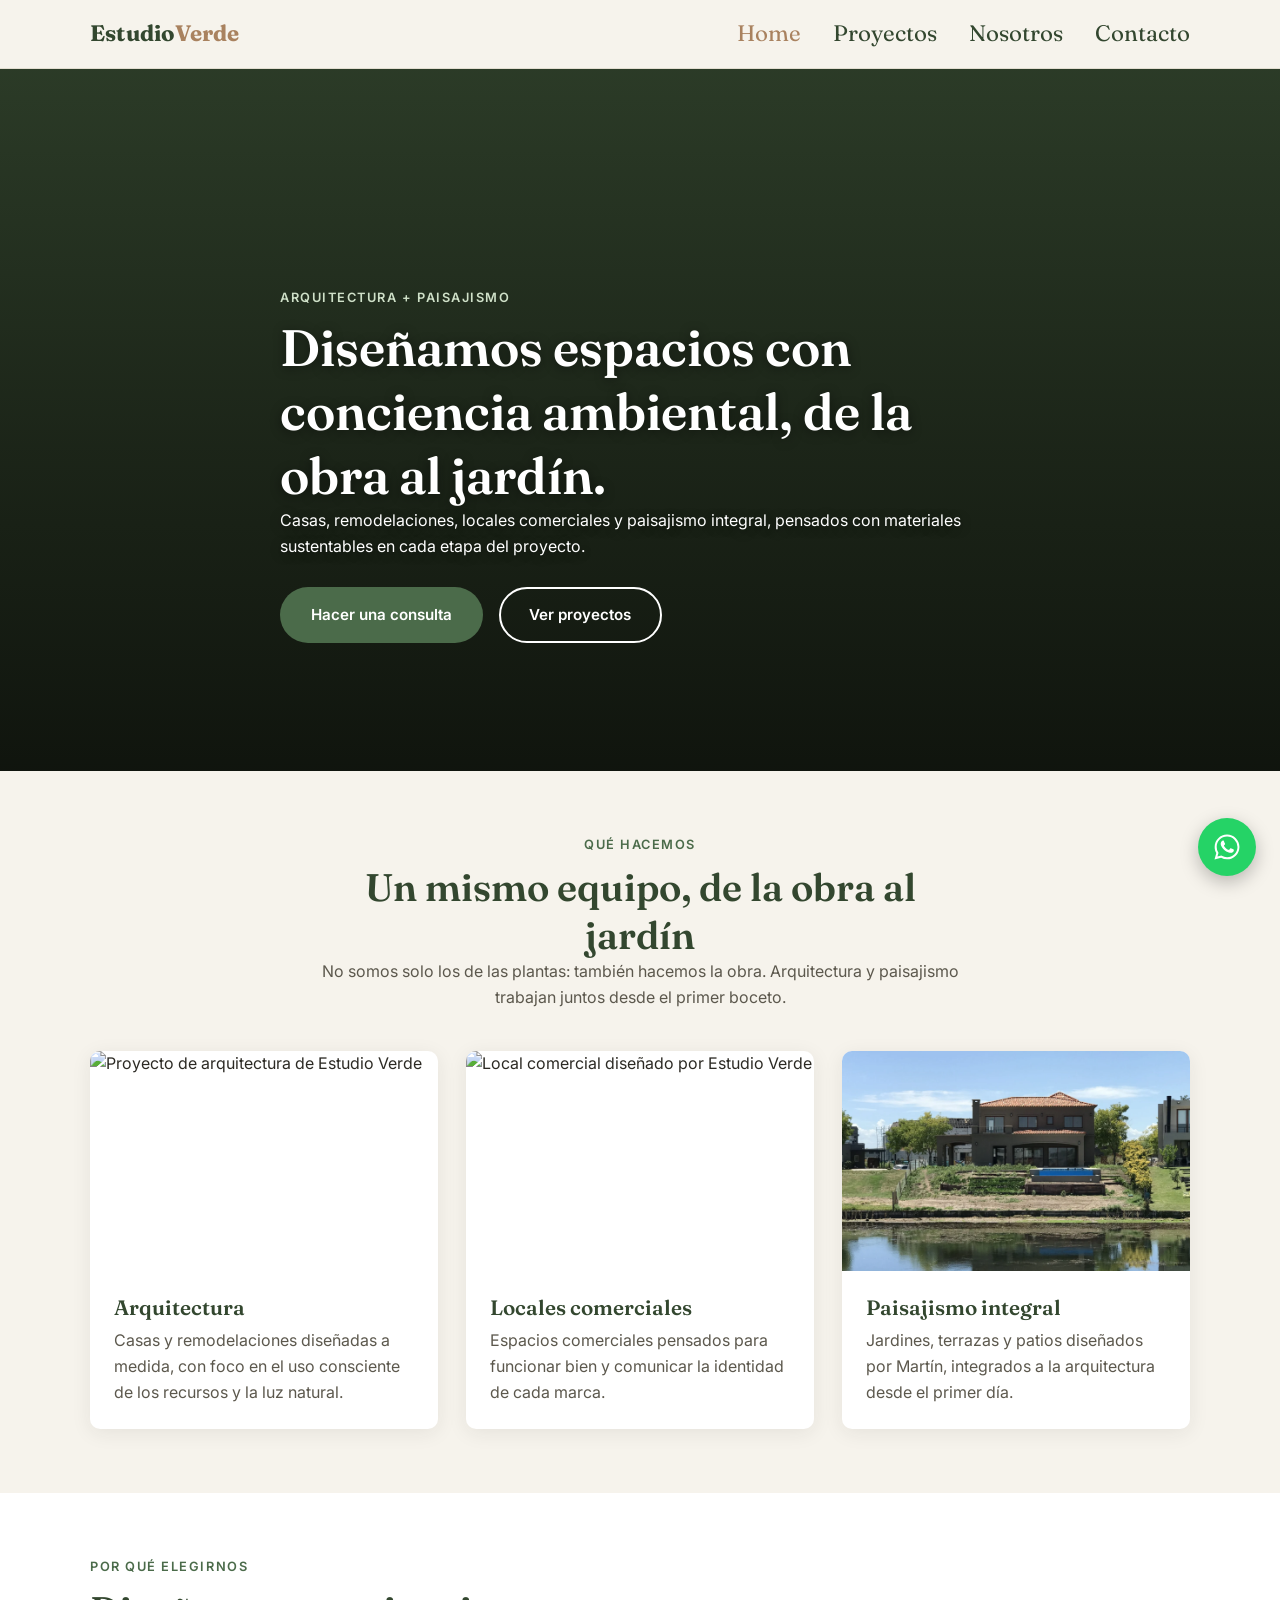
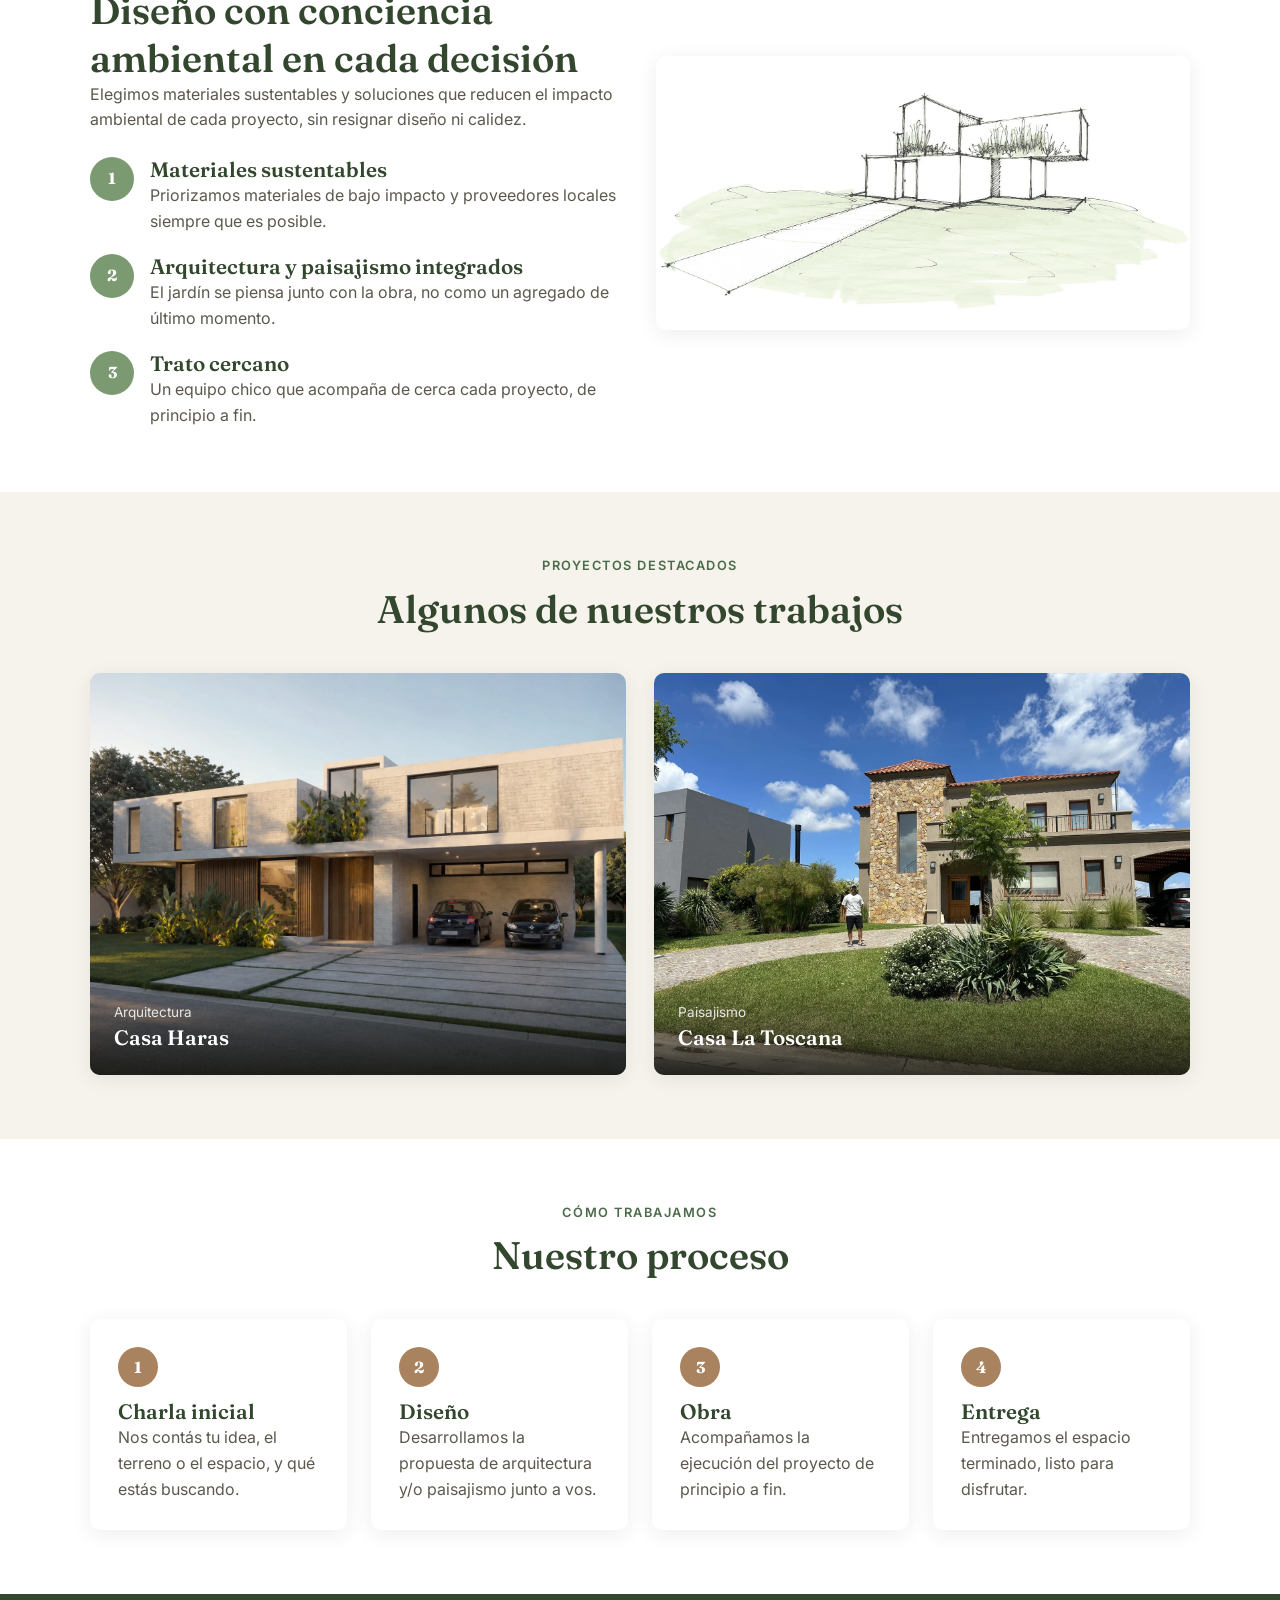
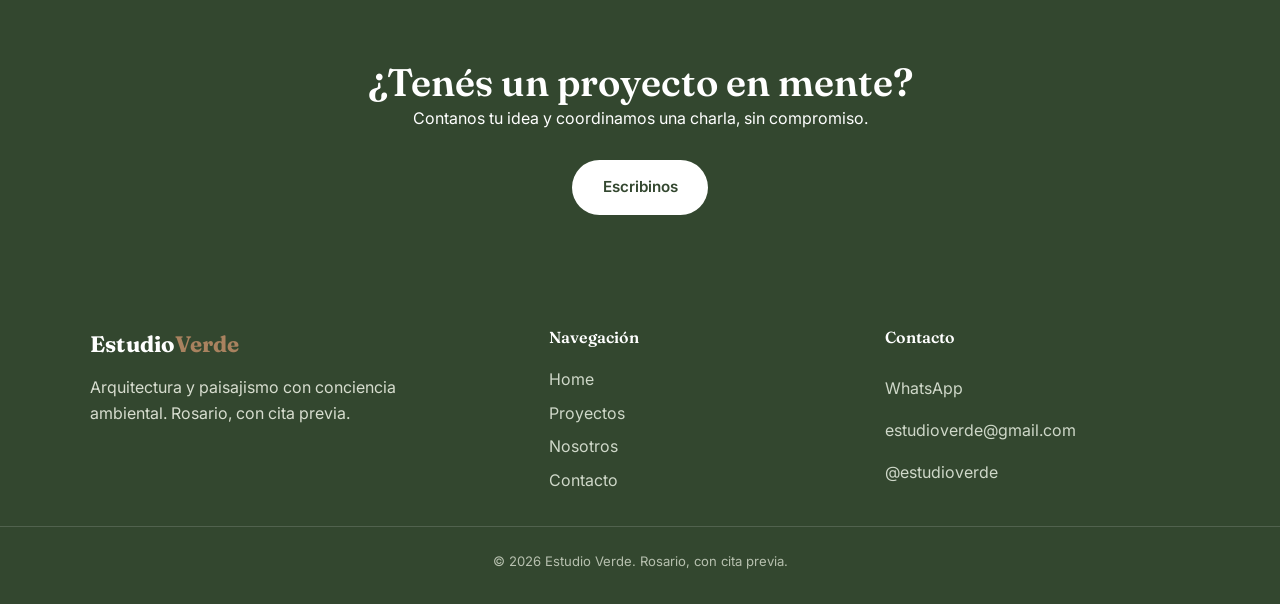
==== index.html @ 6f8d034b "Sitio institucional de Estudio Verde Arquitectura y paisajismo con conciencia ambiental. HTML/CSS/JS" ====
<!DOCTYPE html>
<html lang="es">
<head>
<meta charset="UTF-8">
<meta name="viewport" content="width=device-width, initial-scale=1.0">
<title>Estudio Verde — Arquitectura y paisajismo con conciencia ambiental</title>
<meta name="description" content="Estudio Verde: arquitectura, locales comerciales y paisajismo integral en Rosario, con diseño y materiales sustentables.">
<link rel="preconnect" href="https://fonts.googleapis.com">
<link rel="preconnect" href="https://fonts.gstatic.com" crossorigin>
<link href="https://fonts.googleapis.com/css2?family=Fraunces:wght@500;600;700&family=Inter:wght@400;500;600&display=swap" rel="stylesheet">
<link rel="stylesheet" href="css/styles.css">
</head>
<body>

<header class="header">
  <div class="contenedor">
    <a href="index.html" class="wordmark">Estudio<span>Verde</span></a>
    <button class="nav-toggle" aria-label="Abrir menú" aria-expanded="false">
      <span></span><span></span><span></span>
    </button>
    <nav class="nav-menu">
      <a href="index.html" class="activo">Home</a>
      <a href="proyectos/index.html">Proyectos</a>
      <a href="nosotros.html">Nosotros</a>
      <a href="contacto.html">Contacto</a>
    </nav>
  </div>
</header>

<!-- TODO: reemplazar por foto real de un proyecto (arquitectura + paisajismo) desde la carpeta del cliente -->
<section class="hero" style="background-image: linear-gradient(180deg, rgba(20,22,15,0.25) 0%, rgba(15,18,12,0.65) 55%, rgba(12,15,10,0.9) 100%), url('https://picsum.photos/seed/estudioverde-hero/1600/1000');">
  <div class="contenedor hero-contenido">
    <span class="eyebrow" style="color:#cfe0c8;">Arquitectura + Paisajismo</span>
    <h1>Diseñamos espacios con conciencia ambiental, de la obra al jardín.</h1>
    <p>Casas, remodelaciones, locales comerciales y paisajismo integral, pensados con materiales sustentables en cada etapa del proyecto.</p>
    <div class="hero-acciones">
      <a href="contacto.html" class="boton boton-primario">Hacer una consulta</a>
      <a href="proyectos/index.html" class="boton boton-secundario" style="border-color:#fff; color:#fff;">Ver proyectos</a>
    </div>
  </div>
</section>

<section>
  <div class="contenedor">
    <div class="intro-seccion">
      <span class="eyebrow">Qué hacemos</span>
      <h2>Un mismo equipo, de la obra al jardín</h2>
      <p>No somos solo los de las plantas: también hacemos la obra. Arquitectura y paisajismo trabajan juntos desde el primer boceto.</p>
    </div>
    <div class="grilla-tres">
      <article class="tarjeta-servicio">
        <!-- TODO: foto real de un proyecto de arquitectura -->
        <img src="https://picsum.photos/seed/estudioverde-arq/500/400" alt="Proyecto de arquitectura de Estudio Verde">
        <div class="texto">
          <h3>Arquitectura</h3>
          <p>Casas y remodelaciones diseñadas a medida, con foco en el uso consciente de los recursos y la luz natural.</p>
        </div>
      </article>
      <article class="tarjeta-servicio">
        <!-- TODO: foto real de un local comercial -->
        <img src="https://picsum.photos/seed/estudioverde-local/500/400" alt="Local comercial diseñado por Estudio Verde">
        <div class="texto">
          <h3>Locales comerciales</h3>
          <p>Espacios comerciales pensados para funcionar bien y comunicar la identidad de cada marca.</p>
        </div>
      </article>
      <article class="tarjeta-servicio">
        <!-- TODO: foto real de un proyecto de paisajismo -->
        <img src="img/proyectos/toscana-01.webp" alt="Paisajismo integral de Estudio Verde">
        <div class="texto">
          <h3>Paisajismo integral</h3>
          <p>Jardines, terrazas y patios diseñados por Martín, integrados a la arquitectura desde el primer día.</p>
        </div>
      </article>
    </div>
  </div>
</section>

<section class="seccion-alt">
  <div class="contenedor por-que">
    <div>
      <span class="eyebrow">Por qué elegirnos</span>
      <h2>Diseño con conciencia ambiental en cada decisión</h2>
      <p>Elegimos materiales sustentables y soluciones que reducen el impacto ambiental de cada proyecto, sin resignar diseño ni calidez.</p>
      <div class="por-que-lista">
        <div class="por-que-item">
          <span class="por-que-icono">1</span>
          <div>
            <h3>Materiales sustentables</h3>
            <p>Priorizamos materiales de bajo impacto y proveedores locales siempre que es posible.</p>
          </div>
        </div>
        <div class="por-que-item">
          <span class="por-que-icono">2</span>
          <div>
            <h3>Arquitectura y paisajismo integrados</h3>
            <p>El jardín se piensa junto con la obra, no como un agregado de último momento.</p>
          </div>
        </div>
        <div class="por-que-item">
          <span class="por-que-icono">3</span>
          <div>
            <h3>Trato cercano</h3>
            <p>Un equipo chico que acompaña de cerca cada proyecto, de principio a fin.</p>
          </div>
        </div>
      </div>
    </div>
    <!-- TODO: foto real que muestre materiales/detalle sustentable de un proyecto -->
    <img src="img/proyectos/casa-haras-croquis.webp" alt="Croquis conceptual de un proyecto de Estudio Verde" style="border-radius:10px; box-shadow: var(--sombra);">
  </div>
</section>

<section>
  <div class="contenedor">
    <div class="intro-seccion">
      <span class="eyebrow">Proyectos destacados</span>
      <h2>Algunos de nuestros trabajos</h2>
    </div>
    <div class="grilla-proyectos">
      <a class="tarjeta-proyecto" href="proyectos/casa-haras.html">
        <img src="img/proyectos/casa-haras-fachada.webp" alt="Casa Haras — fachada">
        <div class="tarjeta-proyecto-info">
          <span>Arquitectura</span>
          <h3>Casa Haras</h3>
        </div>
      </a>
      <a class="tarjeta-proyecto" href="proyectos/casa-la-toscana.html">
        <img src="img/proyectos/toscana-02.webp" alt="Casa La Toscana — paisajismo">
        <div class="tarjeta-proyecto-info">
          <span>Paisajismo</span>
          <h3>Casa La Toscana</h3>
        </div>
      </a>
    </div>
  </div>
</section>

<!-- TODO: confirmar con la clienta si quiere incluir esta sección y con qué pasos exactos -->
<section class="seccion-alt">
  <div class="contenedor">
    <div class="intro-seccion">
      <span class="eyebrow">Cómo trabajamos</span>
      <h2>Nuestro proceso</h2>
    </div>
    <div class="pasos-proceso">
      <div class="paso">
        <h3>Charla inicial</h3>
        <p>Nos contás tu idea, el terreno o el espacio, y qué estás buscando.</p>
      </div>
      <div class="paso">
        <h3>Diseño</h3>
        <p>Desarrollamos la propuesta de arquitectura y/o paisajismo junto a vos.</p>
      </div>
      <div class="paso">
        <h3>Obra</h3>
        <p>Acompañamos la ejecución del proyecto de principio a fin.</p>
      </div>
      <div class="paso">
        <h3>Entrega</h3>
        <p>Entregamos el espacio terminado, listo para disfrutar.</p>
      </div>
    </div>
  </div>
</section>

<section class="cta-final">
  <div class="contenedor centrado">
    <h2>¿Tenés un proyecto en mente?</h2>
    <p>Contanos tu idea y coordinamos una charla, sin compromiso.</p>
    <div class="hero-acciones" style="justify-content:center;">
      <a href="contacto.html" class="boton boton-primario" style="background:#fff; color:var(--verde-oscuro);">Escribinos</a>
    </div>
  </div>
</section>

<footer class="footer">
  <div class="contenedor">
    <div>
      <a href="index.html" class="wordmark" style="color:#fff;">Estudio<span style="color:var(--tierra);">Verde</span></a>
      <p style="margin-top:0.75rem; max-width:340px;">Arquitectura y paisajismo con conciencia ambiental. Rosario, con cita previa.</p>
    </div>
    <div class="footer-links">
      <h4>Navegación</h4>
      <a href="index.html">Home</a>
      <a href="proyectos/index.html">Proyectos</a>
      <a href="nosotros.html">Nosotros</a>
      <a href="contacto.html">Contacto</a>
    </div>
    <div class="footer-links">
      <h4>Contacto</h4>
      <a href="https://wa.me/5491164099986?text=Hola!%20Vi%20la%20web%20de%20Estudio%20Verde%20y%20me%20gustar%C3%ADa%20hacer%20una%20consulta." target="_blank" rel="noopener">WhatsApp</a>
      <a href="mailto:estudioverde@gmail.com">estudioverde@gmail.com</a>
      <a href="https://instagram.com/estudioverde" target="_blank" rel="noopener">@estudioverde</a>
    </div>
  </div>
  <div class="footer-bottom">© 2026 Estudio Verde. Rosario, con cita previa.</div>
</footer>

<a class="whatsapp-flotante" href="https://wa.me/5491164099986?text=Hola!%20Vi%20la%20web%20de%20Estudio%20Verde%20y%20me%20gustar%C3%ADa%20hacer%20una%20consulta." target="_blank" rel="noopener" aria-label="Escribinos por WhatsApp">
  <svg viewBox="0 0 24 24"><path d="M12.04 2C6.58 2 2.13 6.45 2.13 11.91c0 1.75.46 3.45 1.32 4.95L2 22l5.28-1.38a9.9 9.9 0 0 0 4.76 1.21h.01c5.46 0 9.9-4.45 9.9-9.92 0-2.65-1.03-5.14-2.9-7.01A9.86 9.86 0 0 0 12.04 2m0 1.67c2.24 0 4.35.87 5.93 2.45a8.23 8.23 0 0 1 2.42 5.8c0 4.55-3.71 8.25-8.36 8.25a8.3 8.3 0 0 1-4.22-1.15l-.3-.18-3.13.82.84-3.04-.2-.31a8.18 8.18 0 0 1-1.27-4.39c0-4.55 3.71-8.25 8.29-8.25M8.53 7.02c-.17 0-.45.06-.68.32-.23.25-.9.87-.9 2.13 0 1.25.92 2.46 1.05 2.63.13.17 1.79 2.87 4.43 3.9 2.19.86 2.63.69 3.11.65.48-.04 1.55-.63 1.77-1.24.22-.6.22-1.12.15-1.23-.06-.11-.24-.17-.5-.3-.26-.13-1.55-.77-1.79-.86-.24-.09-.42-.13-.59.13-.17.26-.68.86-.83 1.03-.15.17-.31.19-.57.06-.26-.13-1.1-.4-2.09-1.28-.77-.68-1.29-1.53-1.44-1.79-.15-.26-.02-.4.11-.53.12-.12.26-.31.39-.47.13-.15.17-.26.26-.43.09-.17.04-.32-.02-.45-.06-.13-.59-1.44-.82-1.97-.21-.51-.43-.44-.59-.45-.15-.01-.32-.01-.5-.01"/></svg>
</a>

<script src="js/main.js"></script>
</body>
</html>
---- css/styles.css ----
/* ===========================================================
   Estudio Verde — hoja de estilos compartida
   Mobile-first. Paleta: verdes (no flúor), tonos tierra y madera.
   =========================================================== */

:root {
  /* Paleta — editar acá para ajustar todo el sitio */
  --verde-principal: #4b6b4a;
  --verde-oscuro: #33472f;
  --verde-claro: #7c9a72;
  --tierra: #a9825f;
  --madera: #8a6446;
  --crema-fondo: #f6f3ec;
  --crema-card: #ffffff;
  --texto-principal: #2c2a24;
  --texto-suave: #5c584d;
  --borde: #e2ddd0;

  --fuente-titulos: 'Fraunces', Georgia, serif;
  --fuente-cuerpo: 'Inter', -apple-system, BlinkMacSystemFont, sans-serif;

  --radio: 10px;
  --sombra: 0 4px 20px rgba(44, 42, 36, 0.08);
  --contenido-max: 1140px;
}

* {
  box-sizing: border-box;
  margin: 0;
  padding: 0;
}

html {
  scroll-behavior: smooth;
}

body {
  font-family: var(--fuente-cuerpo);
  color: var(--texto-principal);
  background: var(--crema-fondo);
  line-height: 1.6;
  overflow-x: hidden;
}

img {
  max-width: 100%;
  display: block;
}

a {
  color: inherit;
  text-decoration: none;
}

ul {
  list-style: none;
}

h1, h2, h3, h4 {
  font-family: var(--fuente-titulos);
  color: var(--verde-oscuro);
  line-height: 1.25;
  font-weight: 600;
}

h1 { font-size: clamp(2rem, 5vw, 3.2rem); }
h2 { font-size: clamp(1.6rem, 4vw, 2.4rem); }
h3 { font-size: 1.3rem; }

p { color: var(--texto-suave); }

.contenedor {
  max-width: var(--contenido-max);
  margin: 0 auto;
  padding: 0 1.25rem;
}

section {
  padding: 4rem 0;
}

.seccion-alt {
  background: var(--crema-card);
}

.centrado { text-align: center; }

.eyebrow {
  text-transform: uppercase;
  letter-spacing: 0.12em;
  font-size: 0.8rem;
  font-weight: 600;
  color: var(--verde-principal);
  margin-bottom: 0.5rem;
  display: block;
}

.intro-seccion {
  max-width: 640px;
  margin: 0 auto 2.5rem;
  text-align: center;
}

/* ---------- Botones ---------- */
.boton {
  display: inline-block;
  padding: 0.85rem 1.8rem;
  border-radius: 999px;
  font-weight: 600;
  font-size: 0.95rem;
  border: 2px solid transparent;
  cursor: pointer;
  transition: transform 0.15s ease, box-shadow 0.15s ease, background 0.15s ease;
}

.boton:hover {
  transform: translateY(-2px);
}

.boton-primario {
  background: var(--verde-principal);
  color: #fff;
}

.boton-primario:hover {
  background: var(--verde-oscuro);
}

.boton-secundario {
  background: transparent;
  border-color: var(--verde-principal);
  color: var(--verde-principal);
}

.boton-secundario:hover {
  background: var(--verde-principal);
  color: #fff;
}

/* ---------- Header / nav ---------- */
.header {
  position: sticky;
  top: 0;
  z-index: 100;
  background: rgba(246, 243, 236, 0.95);
  backdrop-filter: blur(6px);
  border-bottom: 1px solid var(--borde);
}

.header .contenedor {
  display: flex;
  align-items: center;
  justify-content: space-between;
  padding-top: 1rem;
  padding-bottom: 1rem;
}

.wordmark {
  font-family: var(--fuente-titulos);
  font-size: 1.4rem;
  font-weight: 700;
  color: var(--verde-oscuro);
  letter-spacing: 0.01em;
}

.wordmark span {
  color: var(--tierra);
}

.nav-toggle {
  display: block;
  background: none;
  border: none;
  cursor: pointer;
  padding: 0.4rem;
  z-index: 110;
}

.nav-toggle span {
  display: block;
  width: 26px;
  height: 2px;
  background: var(--verde-oscuro);
  margin: 5px 0;
  transition: transform 0.2s ease, opacity 0.2s ease;
}

.nav-toggle[aria-expanded="true"] span:nth-child(1) {
  transform: translateY(7px) rotate(45deg);
}
.nav-toggle[aria-expanded="true"] span:nth-child(2) {
  opacity: 0;
}
.nav-toggle[aria-expanded="true"] span:nth-child(3) {
  transform: translateY(-7px) rotate(-45deg);
}

.nav-menu {
  position: fixed;
  inset: 0 0 0 30%;
  background: var(--crema-fondo);
  display: flex;
  flex-direction: column;
  justify-content: center;
  gap: 1.5rem;
  padding: 2rem;
  transform: translateX(100%);
  transition: transform 0.25s ease;
  border-left: 1px solid var(--borde);
}

.nav-menu.abierto {
  transform: translateX(0);
}

.nav-menu a {
  font-family: var(--fuente-titulos);
  font-size: 1.4rem;
  color: var(--verde-oscuro);
}

.nav-menu a.activo {
  color: var(--tierra);
}

/* ---------- Hero ---------- */
.hero {
  position: relative;
  min-height: 78vh;
  display: flex;
  align-items: flex-end;
  color: #fff;
  background-color: var(--verde-oscuro);
  background-size: cover;
  background-position: center;
}

.hero-contenido h1,
.hero-contenido p {
  text-shadow: 0 2px 12px rgba(0,0,0,0.45);
}

.hero-contenido {
  padding: 3rem 0 4rem;
  max-width: 720px;
}

.hero-contenido h1,
.hero-contenido p {
  color: #fff;
}

.hero-acciones {
  margin-top: 1.75rem;
  display: flex;
  flex-wrap: wrap;
  gap: 1rem;
}

.hero-mini {
  min-height: 46vh;
  align-items: center;
}

.hero-mini .hero-contenido {
  padding: 3rem 0;
}

/* ---------- Grillas "qué hacen" ---------- */
.grilla-tres {
  display: grid;
  grid-template-columns: 1fr;
  gap: 1.75rem;
  margin-top: 2rem;
}

.tarjeta-servicio {
  background: var(--crema-card);
  border-radius: var(--radio);
  overflow: hidden;
  box-shadow: var(--sombra);
  display: flex;
  flex-direction: column;
}

.tarjeta-servicio img {
  height: 220px;
  width: 100%;
  object-fit: cover;
}

.tarjeta-servicio .texto {
  padding: 1.5rem;
}

.tarjeta-servicio p {
  margin-top: 0.5rem;
}

/* ---------- Por qué elegirlos ---------- */
.por-que {
  display: grid;
  grid-template-columns: 1fr;
  gap: 2rem;
  align-items: center;
}

.por-que-lista {
  display: grid;
  gap: 1.25rem;
  margin-top: 1.5rem;
}

.por-que-item {
  display: flex;
  gap: 1rem;
  align-items: flex-start;
}

.por-que-icono {
  flex-shrink: 0;
  width: 44px;
  height: 44px;
  border-radius: 50%;
  background: var(--verde-claro);
  color: #fff;
  display: flex;
  align-items: center;
  justify-content: center;
  font-weight: 700;
  font-family: var(--fuente-titulos);
}

/* ---------- Proyectos destacados / grilla ---------- */
.grilla-proyectos {
  display: grid;
  grid-template-columns: 1fr;
  gap: 1.75rem;
  margin-top: 2rem;
}

.tarjeta-proyecto {
  position: relative;
  border-radius: var(--radio);
  overflow: hidden;
  box-shadow: var(--sombra);
  aspect-ratio: 4/3;
  color: #fff;
}

.tarjeta-proyecto img {
  width: 100%;
  height: 100%;
  object-fit: cover;
  transition: transform 0.35s ease;
}

.tarjeta-proyecto:hover img {
  transform: scale(1.05);
}

.tarjeta-proyecto-info {
  position: absolute;
  inset: auto 0 0 0;
  padding: 1.5rem;
  background: linear-gradient(180deg, transparent, rgba(20,20,15,0.85));
}

.tarjeta-proyecto-info h3,
.tarjeta-proyecto-info span {
  color: #fff;
}

.tarjeta-proyecto-info span {
  font-size: 0.85rem;
  opacity: 0.85;
}

/* ---------- Proceso de trabajo ---------- */
.pasos-proceso {
  display: grid;
  grid-template-columns: 1fr;
  gap: 1.5rem;
  margin-top: 2rem;
  counter-reset: paso;
}

.paso {
  background: var(--crema-card);
  border-radius: var(--radio);
  padding: 1.75rem;
  box-shadow: var(--sombra);
}

.paso::before {
  counter-increment: paso;
  content: counter(paso);
  display: inline-flex;
  align-items: center;
  justify-content: center;
  width: 40px;
  height: 40px;
  border-radius: 50%;
  background: var(--tierra);
  color: #fff;
  font-family: var(--fuente-titulos);
  font-weight: 700;
  margin-bottom: 0.75rem;
}

/* ---------- Ubicación / Vení a visitarnos ---------- */
.seccion-ubicacion {
  background: var(--verde-oscuro);
  color: #fff;
  text-align: center;
}

.seccion-ubicacion .eyebrow {
  color: #cfe0c8;
}

.seccion-ubicacion h2 {
  color: #fff;
}

.seccion-ubicacion .intro-seccion p {
  color: #dfe6da;
}

.mapa-embed {
  position: relative;
  width: 100%;
  max-width: 900px;
  margin: 2rem auto 0;
  padding-bottom: 52%;
  border-radius: var(--radio);
  overflow: hidden;
  box-shadow: 0 10px 30px rgba(0,0,0,0.35);
}

.mapa-embed iframe {
  position: absolute;
  inset: 0;
  width: 100%;
  height: 100%;
  border: 0;
}

/* ---------- Preguntas frecuentes ---------- */
.faq-lista {
  display: grid;
  gap: 1rem;
  margin-top: 2rem;
  max-width: 800px;
  margin-left: auto;
  margin-right: auto;
}

.faq-item {
  background: var(--crema-card);
  border-radius: var(--radio);
  box-shadow: var(--sombra);
  overflow: hidden;
}

.faq-item summary {
  list-style: none;
  cursor: pointer;
  padding: 1.25rem 1.5rem;
  display: flex;
  justify-content: space-between;
  align-items: center;
  gap: 1rem;
  font-family: var(--fuente-titulos);
  font-weight: 600;
  color: var(--verde-oscuro);
}

.faq-item summary::-webkit-details-marker {
  display: none;
}

.faq-item summary::after {
  content: '+';
  font-size: 1.5rem;
  line-height: 1;
  color: var(--tierra);
  transition: transform 0.2s ease;
  flex-shrink: 0;
}

.faq-item[open] summary::after {
  transform: rotate(45deg);
}

.faq-item .faq-respuesta {
  padding: 0 1.5rem 1.25rem;
}

.faq-item .faq-respuesta p {
  color: var(--texto-suave);
}

/* ---------- CTA ---------- */
.cta-final {
  background: var(--verde-oscuro);
  color: #fff;
  text-align: center;
}

.cta-final h2,
.cta-final p {
  color: #fff;
}

.cta-final .contenedor {
  max-width: 640px;
}

.cta-final .boton-secundario {
  border-color: #fff;
  color: #fff;
}

.cta-final .boton-secundario:hover {
  background: #fff;
  color: var(--verde-oscuro);
}

/* ---------- Ficha técnica / página de proyecto ---------- */
.proyecto-intro {
  max-width: 720px;
}

.galeria {
  display: grid;
  grid-template-columns: 1fr;
  gap: 1rem;
  margin-top: 2rem;
}

.galeria img {
  border-radius: var(--radio);
  width: 100%;
  object-fit: cover;
  box-shadow: var(--sombra);
}

.ficha-tecnica {
  background: var(--crema-card);
  border-radius: var(--radio);
  box-shadow: var(--sombra);
  padding: 2rem;
  display: grid;
  gap: 1.25rem;
  grid-template-columns: 1fr;
}

.ficha-tecnica dt {
  font-weight: 600;
  color: var(--verde-principal);
  font-size: 0.85rem;
  text-transform: uppercase;
  letter-spacing: 0.06em;
}

.ficha-tecnica dd {
  color: var(--texto-principal);
  margin-top: 0.2rem;
}

/* ---------- Nosotros ---------- */
.perfiles {
  display: grid;
  grid-template-columns: 1fr;
  gap: 2rem;
  margin-top: 2rem;
}

.perfil {
  background: var(--crema-card);
  border-radius: var(--radio);
  box-shadow: var(--sombra);
  overflow: hidden;
}

.perfil img {
  width: 100%;
  height: 260px;
  object-fit: cover;
}

.perfil .texto {
  padding: 1.5rem;
}

/* ---------- Contacto ---------- */
.grilla-contacto {
  display: grid;
  grid-template-columns: 1fr;
  gap: 2.5rem;
  margin-top: 2rem;
}

.form-contacto {
  display: grid;
  gap: 1.1rem;
}

.campo {
  display: grid;
  gap: 0.4rem;
}

.campo label {
  font-weight: 600;
  font-size: 0.9rem;
  color: var(--verde-oscuro);
}

.campo input,
.campo textarea {
  font-family: var(--fuente-cuerpo);
  padding: 0.8rem 1rem;
  border: 1px solid var(--borde);
  border-radius: 8px;
  background: var(--crema-card);
  font-size: 1rem;
  color: var(--texto-principal);
}

.campo input:focus,
.campo textarea:focus {
  outline: 2px solid var(--verde-claro);
  outline-offset: 1px;
}

.campo textarea {
  resize: vertical;
  min-height: 130px;
}

.campo-error {
  color: #a33d3d;
  font-size: 0.82rem;
  min-height: 1em;
}

.form-mensaje-estado {
  padding: 0.9rem 1rem;
  border-radius: 8px;
  font-size: 0.9rem;
  display: none;
}

.form-mensaje-estado.visible {
  display: block;
}

.form-mensaje-estado.exito {
  background: #e4efe0;
  color: var(--verde-oscuro);
}

.form-mensaje-estado.error {
  background: #f7e6e6;
  color: #a33d3d;
}

/* honeypot anti-spam, oculto para usuarios reales */
.campo-oculto {
  position: absolute;
  left: -9999px;
  opacity: 0;
  pointer-events: none;
}

.info-contacto {
  display: grid;
  gap: 1.5rem;
  align-content: start;
}

.info-item {
  background: var(--crema-card);
  border-radius: var(--radio);
  box-shadow: var(--sombra);
  padding: 1.5rem;
}

.info-item h3 {
  margin-bottom: 0.4rem;
}

.info-item a.destacado {
  color: var(--verde-principal);
  font-weight: 600;
}

.boton-whatsapp-inline {
  background: #4caf50;
  color: #fff;
  padding: 0.75rem 1.4rem;
  border-radius: 999px;
  display: inline-flex;
  align-items: center;
  gap: 0.5rem;
  font-weight: 600;
  margin-top: 0.75rem;
}

/* ---------- Botón flotante WhatsApp ---------- */
.whatsapp-flotante {
  position: fixed;
  bottom: 1.5rem;
  right: 1.5rem;
  width: 58px;
  height: 58px;
  border-radius: 50%;
  background: #25D366;
  display: flex;
  align-items: center;
  justify-content: center;
  box-shadow: 0 6px 18px rgba(0,0,0,0.25);
  z-index: 200;
  transition: transform 0.15s ease;
}

.whatsapp-flotante:hover {
  transform: scale(1.08);
}

.whatsapp-flotante svg {
  width: 30px;
  height: 30px;
  fill: #fff;
}

/* ---------- Footer ---------- */
.footer {
  background: var(--verde-oscuro);
  color: #e9e6dd;
  padding: 3rem 0 2rem;
}

.footer .contenedor {
  display: grid;
  gap: 2rem;
  grid-template-columns: 1fr;
}

.footer h4 {
  color: #fff;
  margin-bottom: 0.75rem;
  font-size: 1rem;
}

.footer p {
  color: #d7ddcf;
}

.footer a {
  color: #cfd8c9;
}

.footer a:hover {
  color: #fff;
}

.footer-links {
  display: grid;
  gap: 0.5rem;
}

.footer-bottom {
  margin-top: 2rem;
  padding-top: 1.5rem;
  border-top: 1px solid rgba(255,255,255,0.15);
  font-size: 0.82rem;
  color: #b7c0af;
  text-align: center;
}

/* ---------- Breakpoints ---------- */
@media (min-width: 640px) {
  .grilla-proyectos {
    grid-template-columns: 1fr 1fr;
  }
  .perfiles {
    grid-template-columns: 1fr 1fr;
  }
  .galeria {
    grid-template-columns: 1fr 1fr;
  }
  .ficha-tecnica {
    grid-template-columns: 1fr 1fr;
  }
}

@media (min-width: 860px) {
  .nav-toggle {
    display: none;
  }
  .nav-menu {
    position: static;
    flex-direction: row;
    background: none;
    border: none;
    padding: 0;
    transform: none;
    gap: 2rem;
  }
  .grilla-tres {
    grid-template-columns: 1fr 1fr 1fr;
  }
  .por-que {
    grid-template-columns: 1fr 1fr;
  }
  .pasos-proceso {
    grid-template-columns: repeat(4, 1fr);
  }
  .grilla-contacto {
    grid-template-columns: 1.3fr 1fr;
  }
  .footer .contenedor {
    grid-template-columns: 1.4fr 1fr 1fr;
  }
}
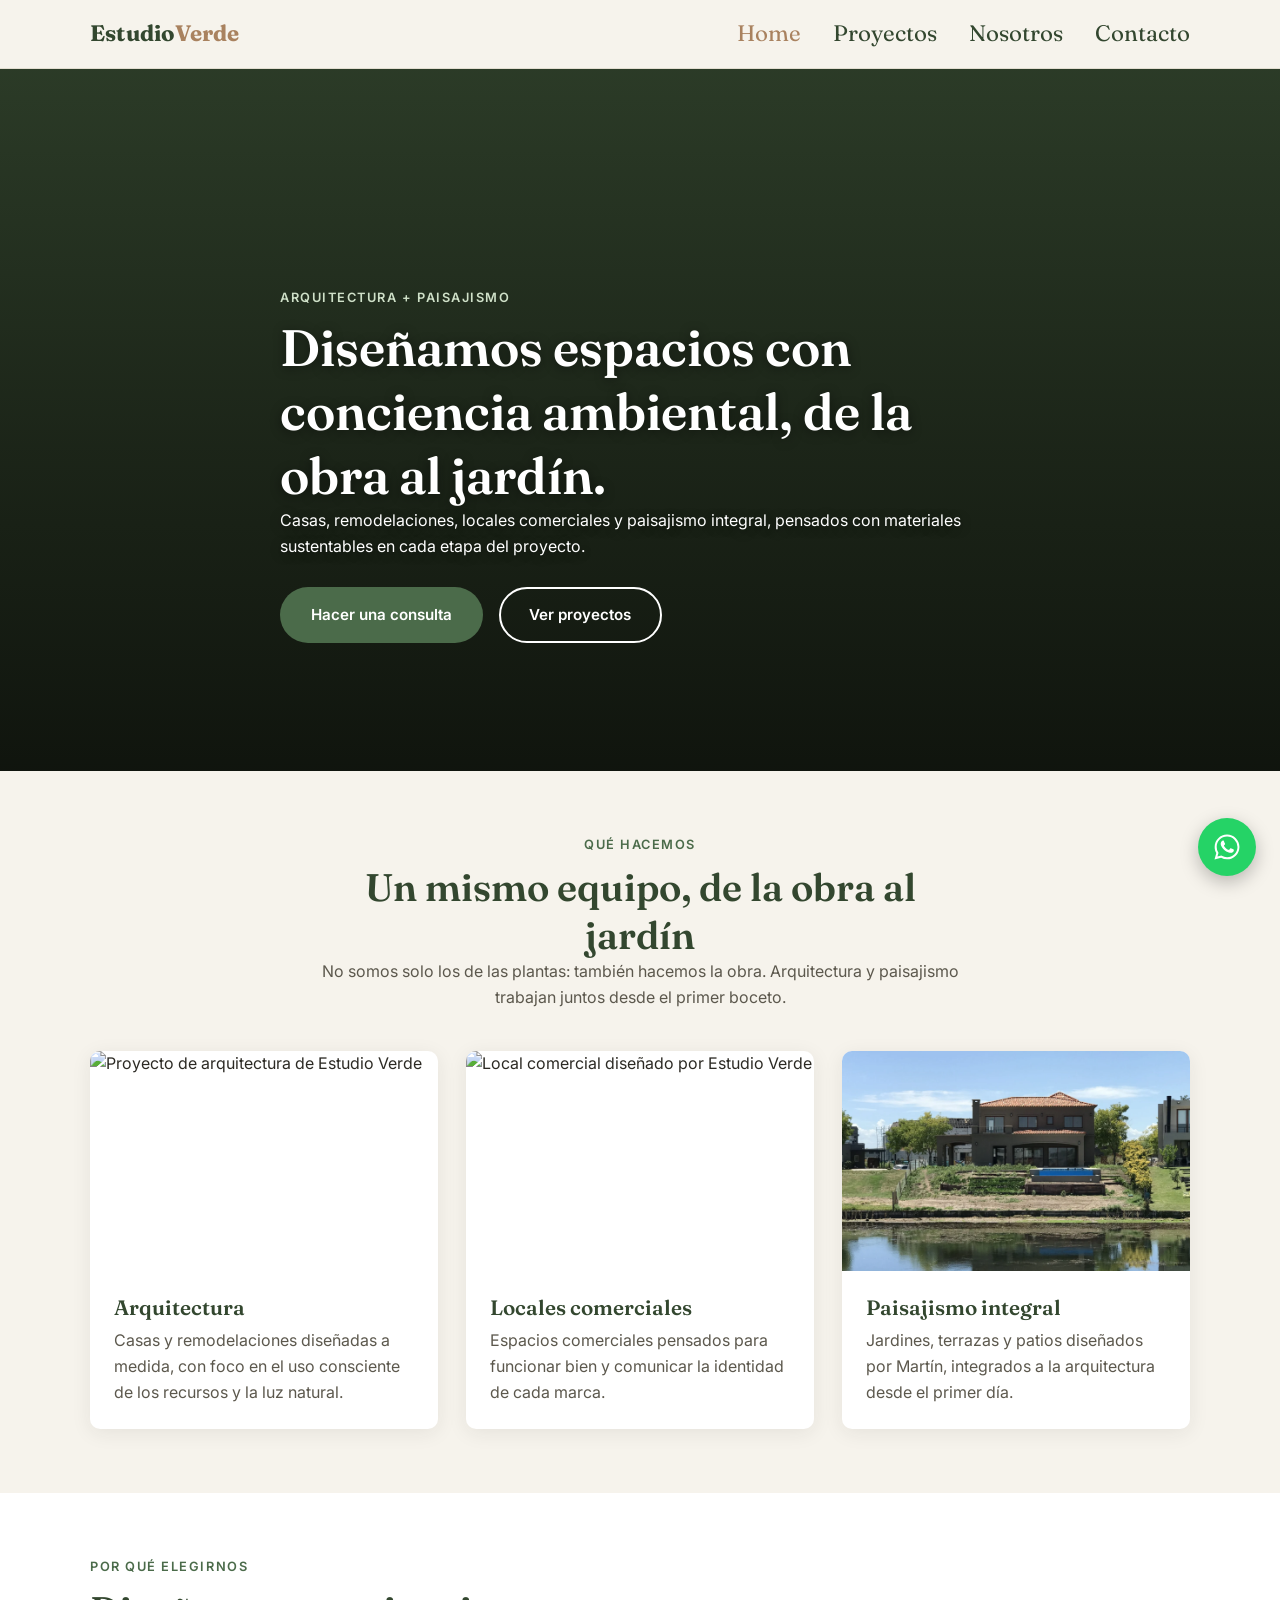
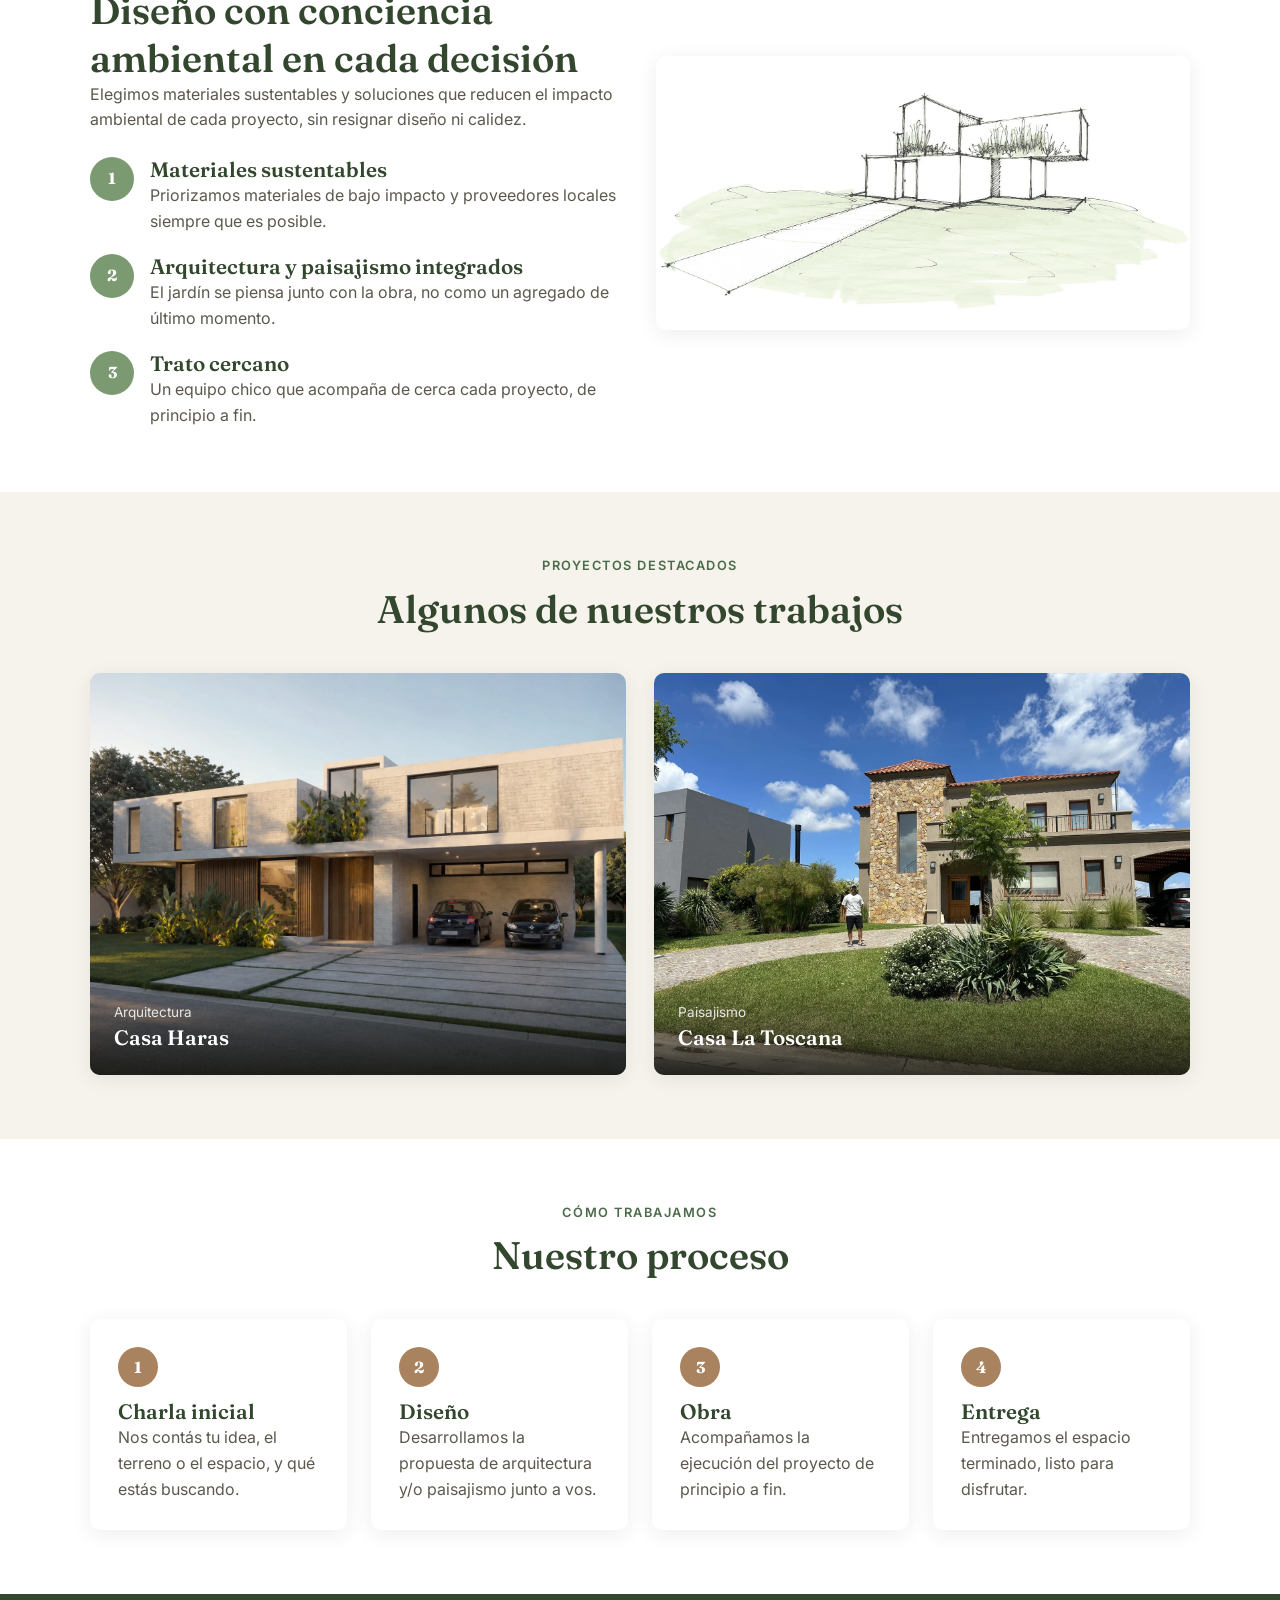
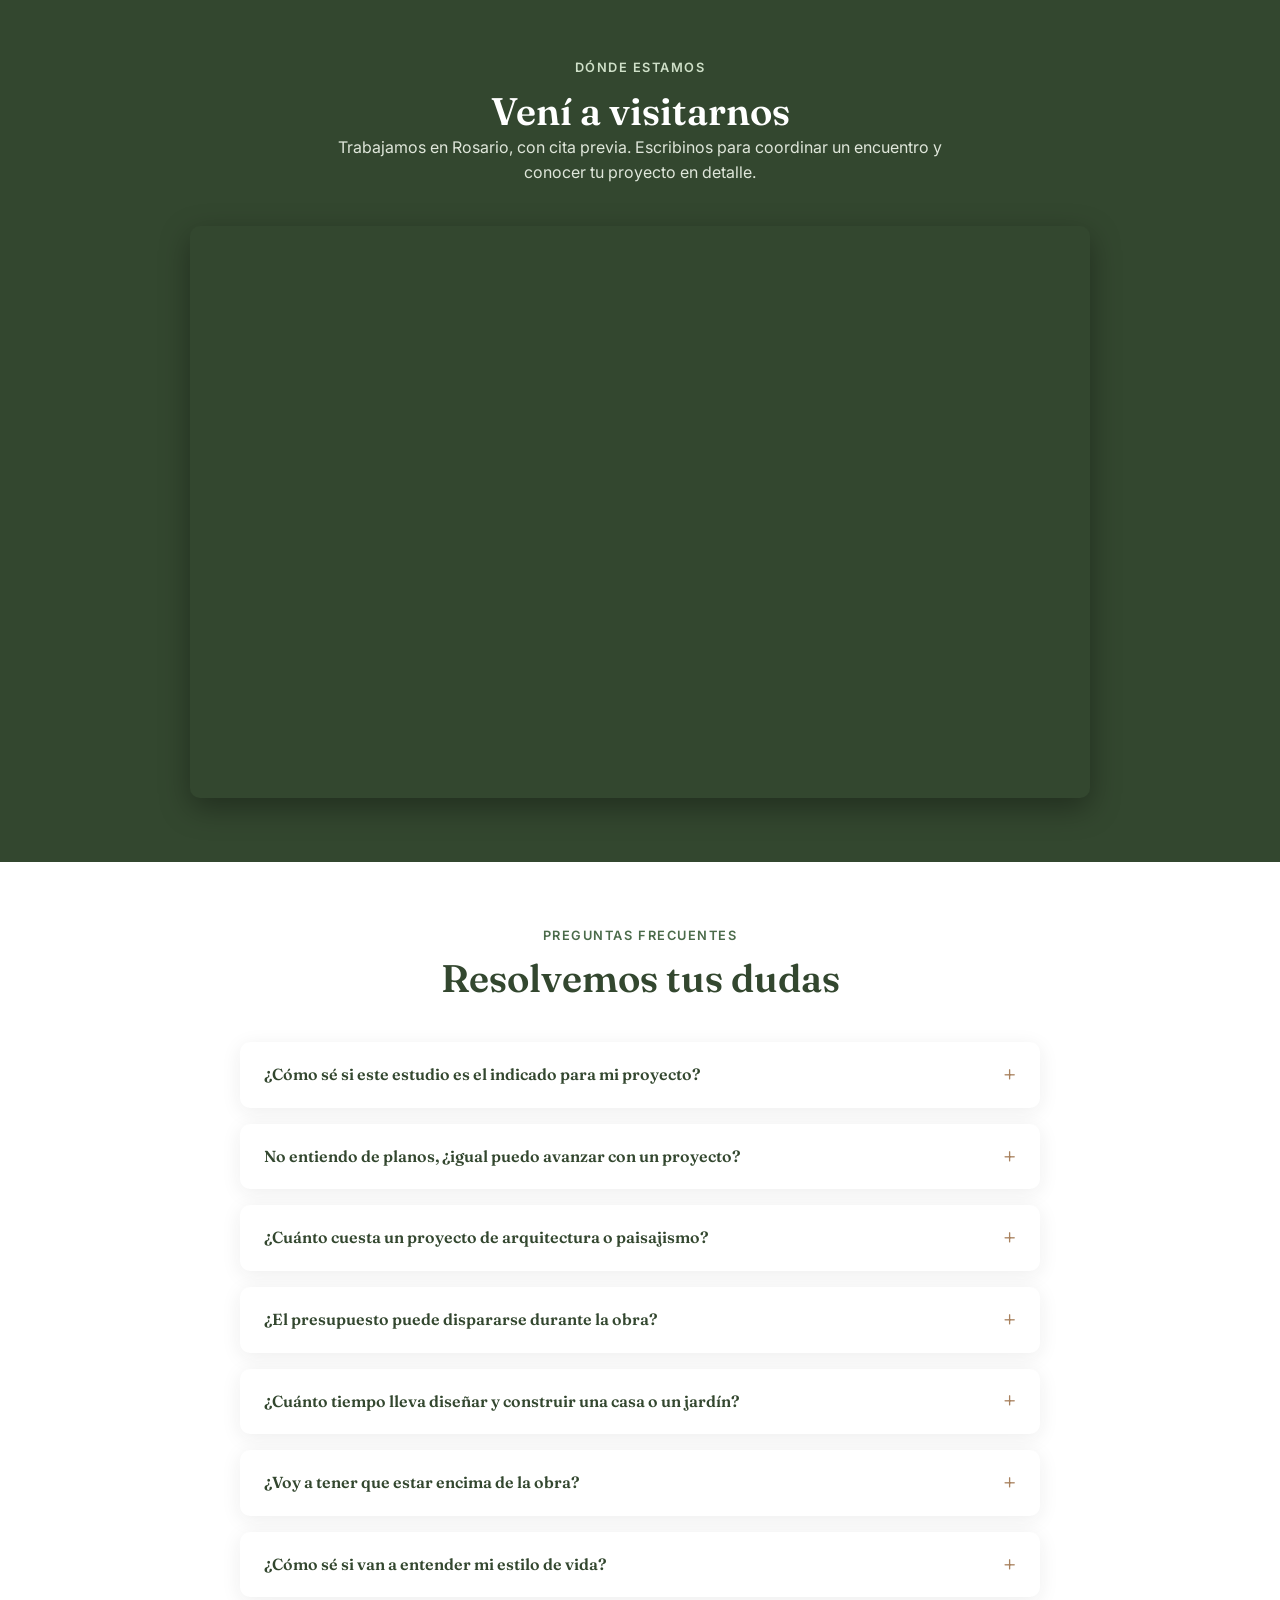
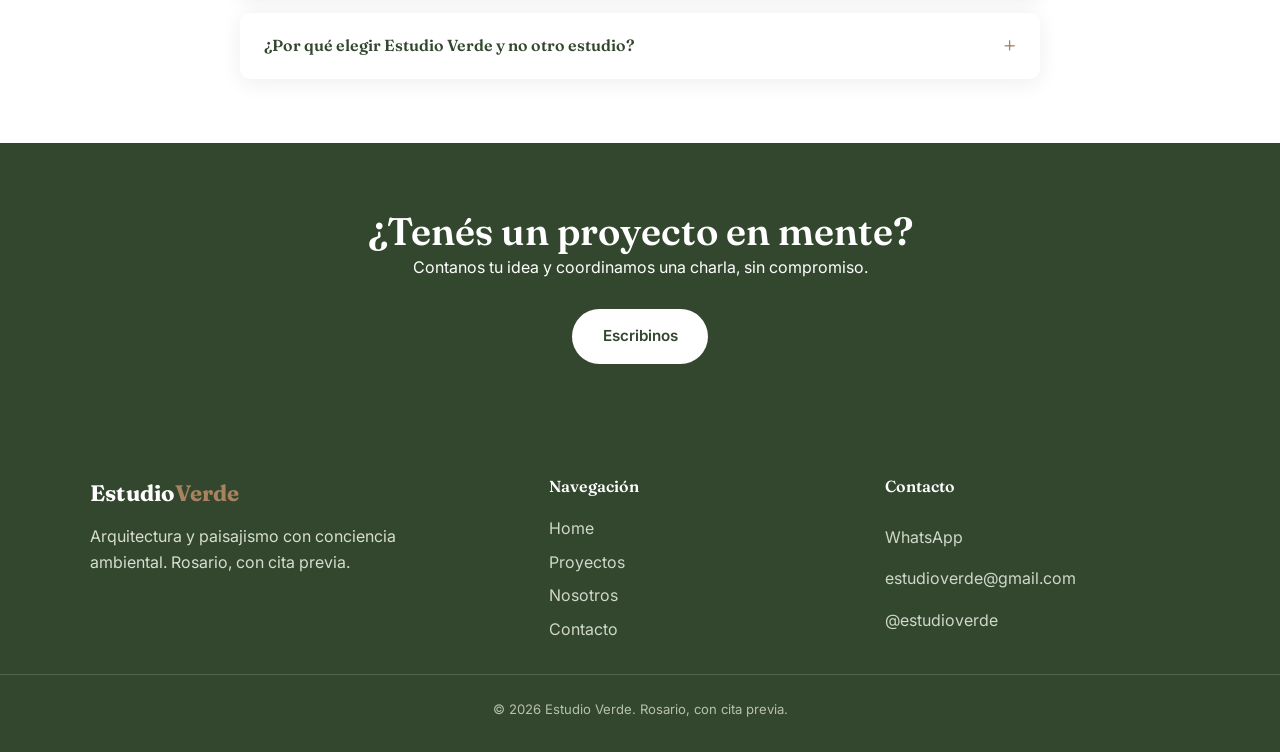
==== commit b7cf3bbe: "Agrega apellido de Martín y recupera sección de ubicación/FAQ en Home Co-Authored-By: Claude Sonnet " ====
--- a/index.html
+++ b/index.html
@@ -164,6 +164,84 @@
   </div>
 </section>
 
+<section class="seccion-ubicacion">
+  <div class="contenedor">
+    <div class="intro-seccion">
+      <span class="eyebrow">Dónde estamos</span>
+      <h2>Vení a visitarnos</h2>
+      <p>Trabajamos en Rosario, con cita previa. Escribinos para coordinar un encuentro y conocer tu proyecto en detalle.</p>
+    </div>
+    <!-- Mapa general de Rosario, sin dirección exacta (a coordinar por WhatsApp o mail) -->
+    <div class="mapa-embed">
+      <iframe
+        src="https://www.google.com/maps?q=Rosario,+Santa+Fe,+Argentina&z=12&output=embed"
+        loading="lazy"
+        referrerpolicy="no-referrer-when-downgrade"
+        title="Mapa de Rosario, Santa Fe">
+      </iframe>
+    </div>
+  </div>
+</section>
+
+<section class="seccion-alt">
+  <div class="contenedor">
+    <div class="intro-seccion">
+      <span class="eyebrow">Preguntas frecuentes</span>
+      <h2>Resolvemos tus dudas</h2>
+    </div>
+    <div class="faq-lista">
+      <details class="faq-item">
+        <summary>¿Cómo sé si este estudio es el indicado para mi proyecto?</summary>
+        <div class="faq-respuesta">
+          <p>Es normal sentir dudas antes de empezar. Nuestro proceso arranca con una charla inicial donde escuchamos, explicamos y acompañamos, para que puedas decidir con claridad antes de avanzar.</p>
+        </div>
+      </details>
+      <details class="faq-item">
+        <summary>No entiendo de planos, ¿igual puedo avanzar con un proyecto?</summary>
+        <div class="faq-respuesta">
+          <p>Sí. Nuestro rol es traducir lo técnico a un lenguaje claro, acompañando cada decisión para que entiendas qué estás eligiendo y por qué, tanto en la obra como en el jardín.</p>
+        </div>
+      </details>
+      <details class="faq-item">
+        <summary>¿Cuánto cuesta un proyecto de arquitectura o paisajismo?</summary>
+        <div class="faq-respuesta">
+          <p>Cada proyecto es un mundo: depende del terreno, la escala y el alcance del trabajo. Por eso no manejamos precios de referencia — en la charla inicial evaluamos tu caso puntual y te contamos cómo seguir.</p>
+        </div>
+      </details>
+      <details class="faq-item">
+        <summary>¿El presupuesto puede dispararse durante la obra?</summary>
+        <div class="faq-respuesta">
+          <p>Trabajamos con planificación, control y seguimiento para minimizar desvíos. La claridad desde el inicio es clave para evitar imprevistos.</p>
+        </div>
+      </details>
+      <details class="faq-item">
+        <summary>¿Cuánto tiempo lleva diseñar y construir una casa o un jardín?</summary>
+        <div class="faq-respuesta">
+          <p>Cada proyecto es único. En la etapa inicial definimos tiempos realistas para cada fase, desde el anteproyecto hasta la obra o la plantación.</p>
+        </div>
+      </details>
+      <details class="faq-item">
+        <summary>¿Voy a tener que estar encima de la obra?</summary>
+        <div class="faq-respuesta">
+          <p>No. Acompañamos y dirigimos el proceso para que puedas vivirlo con tranquilidad, sin tener que resolver cada detalle técnico.</p>
+        </div>
+      </details>
+      <details class="faq-item">
+        <summary>¿Cómo sé si van a entender mi estilo de vida?</summary>
+        <div class="faq-respuesta">
+          <p>Diseñamos desde la escucha: familia, rutinas, relación con la naturaleza y forma de habitar. No imponemos estilos, los construimos juntos, adentro y afuera de la casa.</p>
+        </div>
+      </details>
+      <details class="faq-item">
+        <summary>¿Por qué elegir Estudio Verde y no otro estudio?</summary>
+        <div class="faq-respuesta">
+          <p>Porque integramos arquitectura y paisajismo desde el inicio, con conciencia ambiental y materiales sustentables en cada decisión, y acompañamos todo el proceso con una mirada cercana y humana.</p>
+        </div>
+      </details>
+    </div>
+  </div>
+</section>
+
 <section class="cta-final">
   <div class="contenedor centrado">
     <h2>¿Tenés un proyecto en mente?</h2>
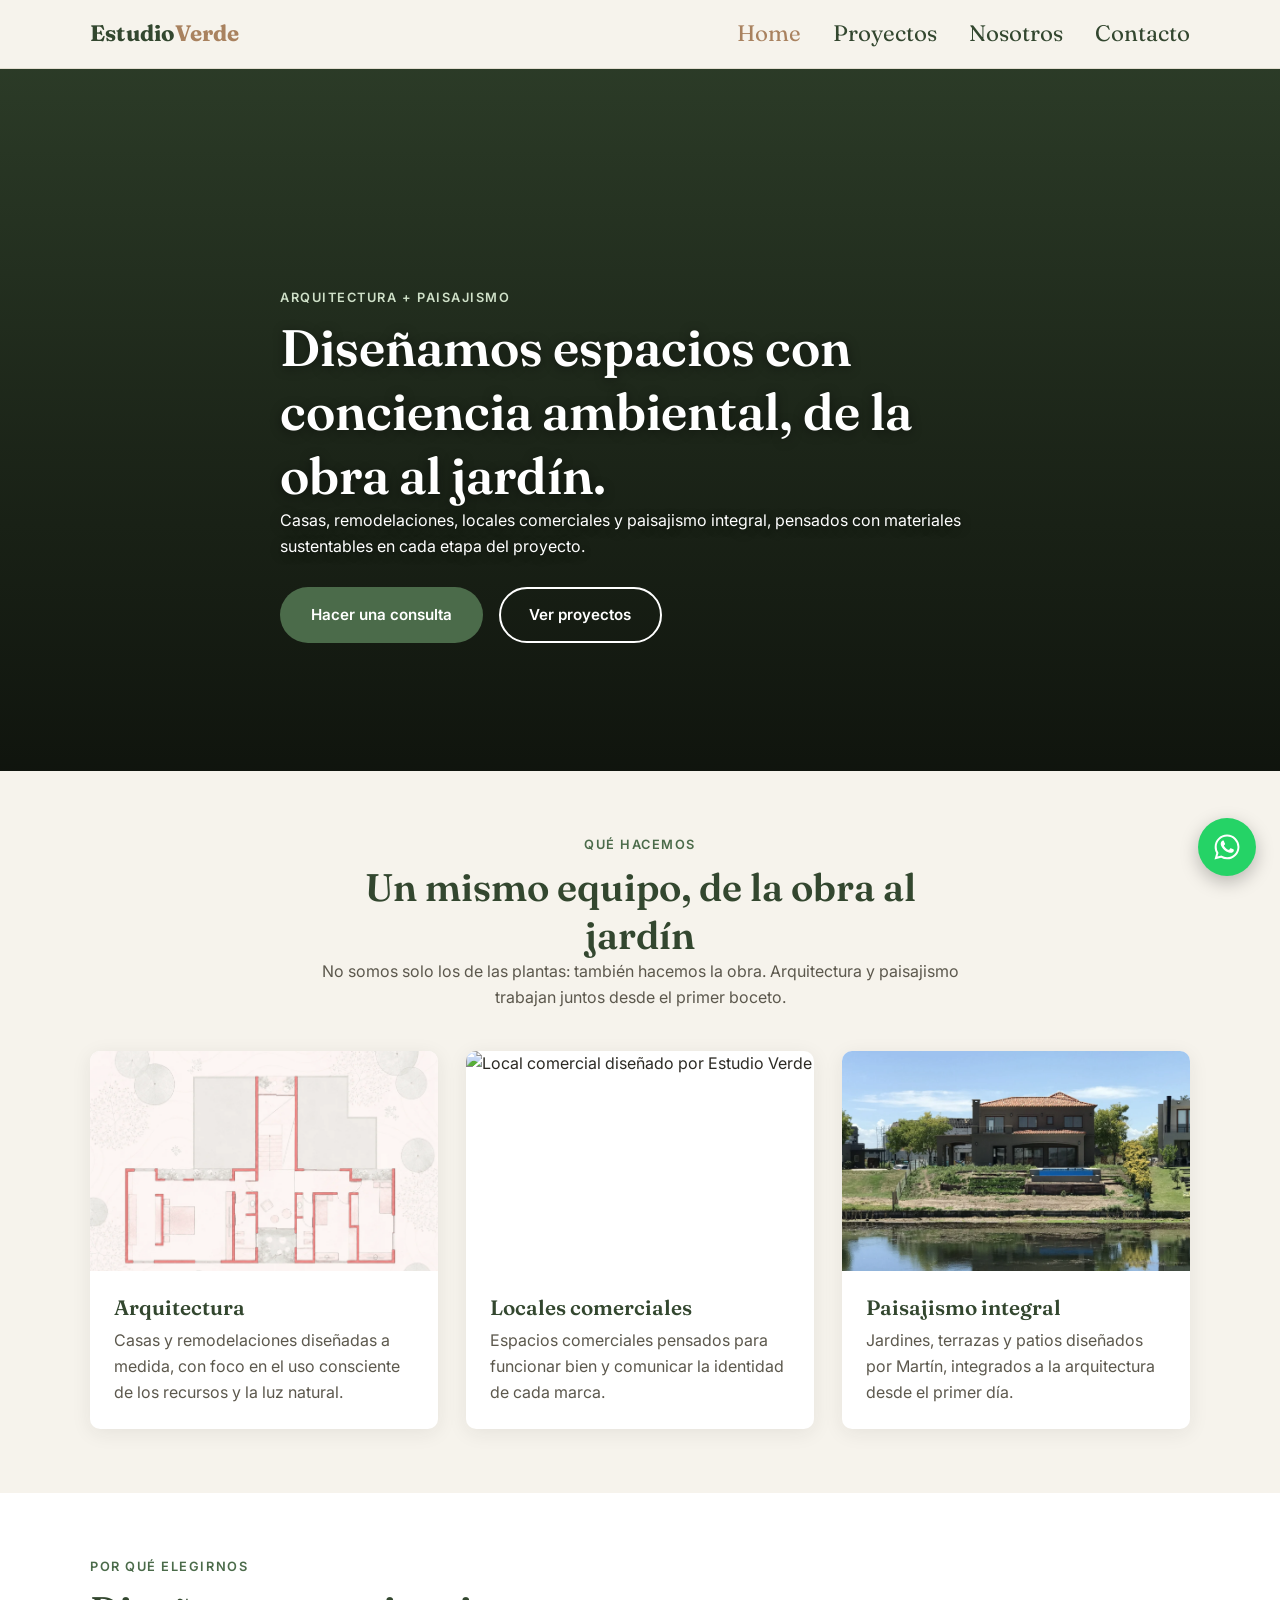
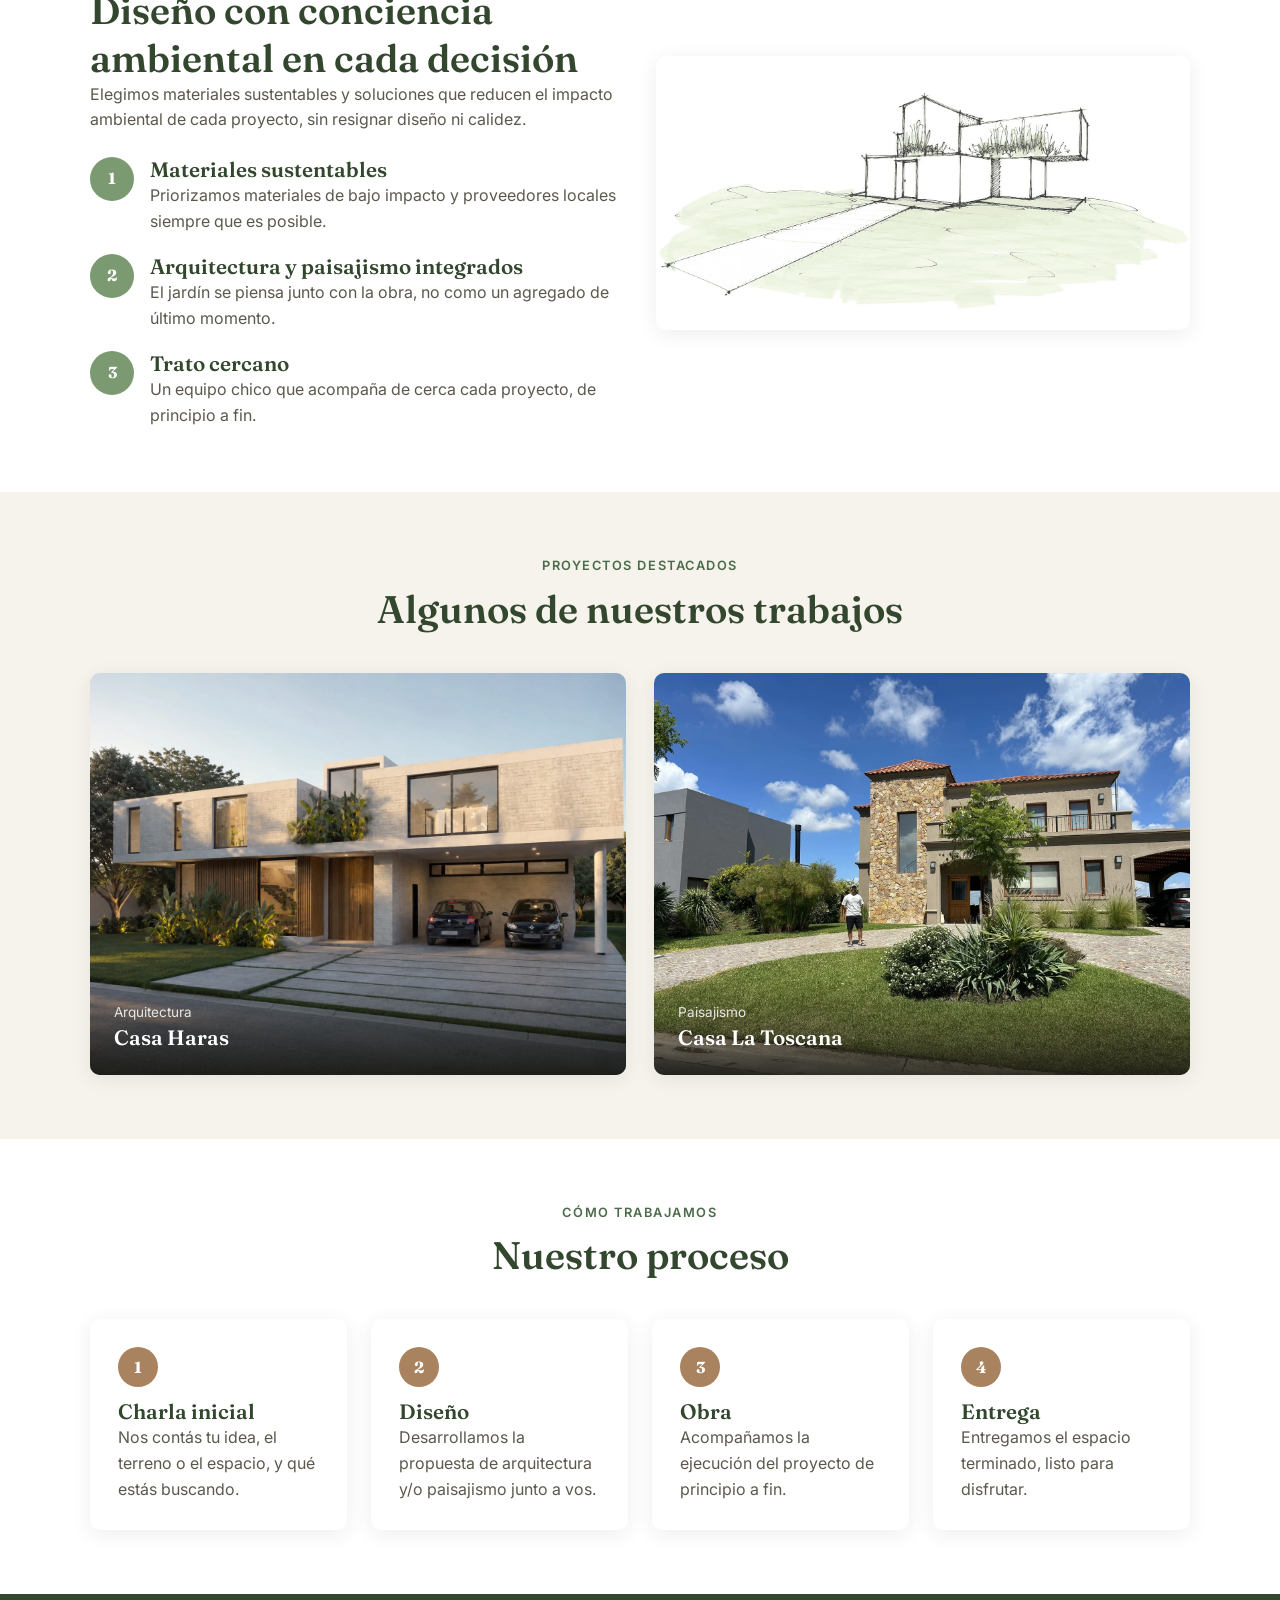
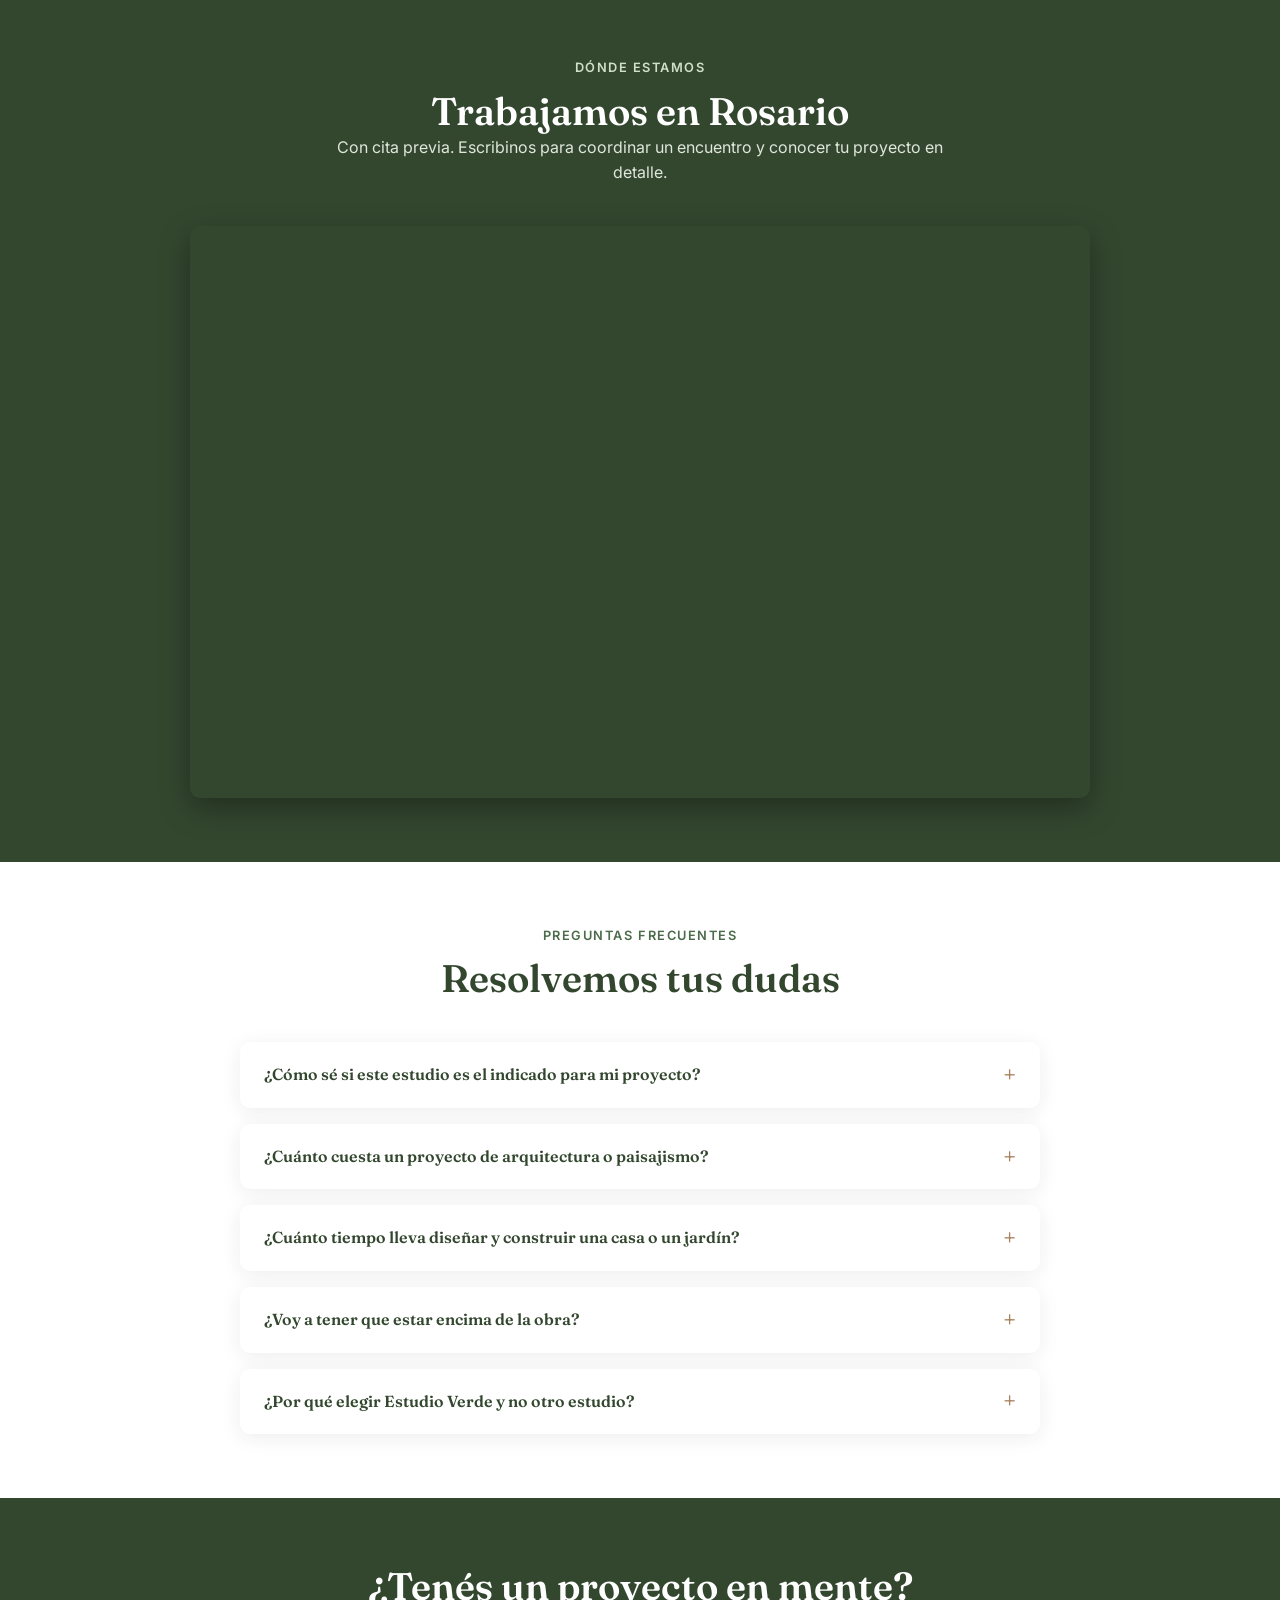
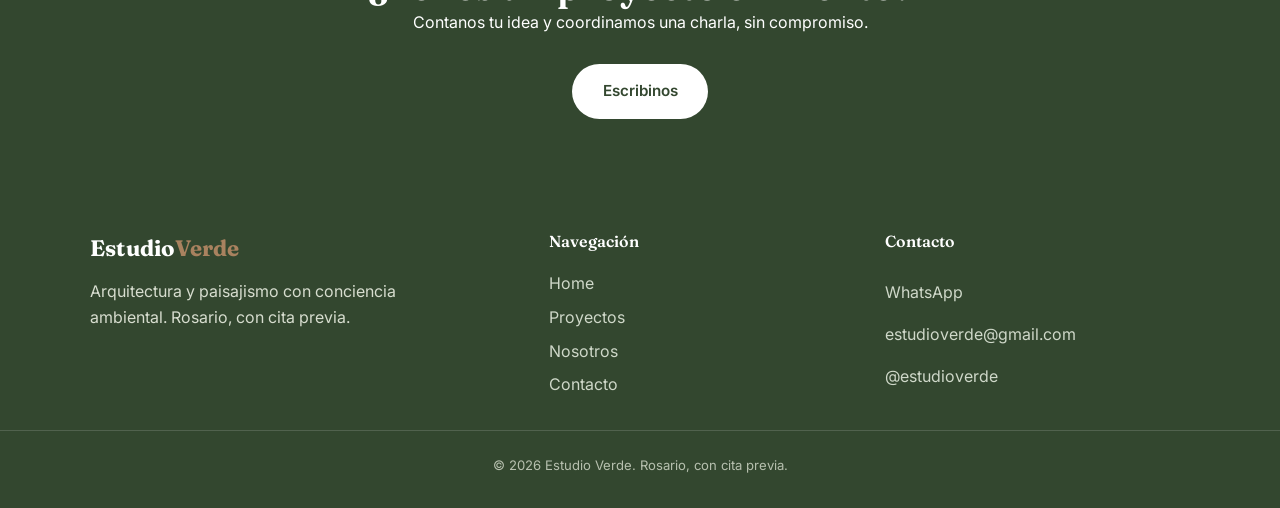
==== commit 0b3dbc1c: "Ajustes de diseño en Home: fotos reales en cards de servicios, FAQ acotada y título de ubicación coh" ====
--- a/index.html
+++ b/index.html
@@ -49,16 +49,15 @@
     </div>
     <div class="grilla-tres">
       <article class="tarjeta-servicio">
-        <!-- TODO: foto real de un proyecto de arquitectura -->
-        <img src="https://picsum.photos/seed/estudioverde-arq/500/400" alt="Proyecto de arquitectura de Estudio Verde">
+        <img src="img/proyectos/casa-haras-planta-alta.webp" alt="Proyecto de arquitectura de Estudio Verde">
         <div class="texto">
           <h3>Arquitectura</h3>
           <p>Casas y remodelaciones diseñadas a medida, con foco en el uso consciente de los recursos y la luz natural.</p>
         </div>
       </article>
       <article class="tarjeta-servicio">
-        <!-- TODO: foto real de un local comercial -->
-        <img src="https://picsum.photos/seed/estudioverde-local/500/400" alt="Local comercial diseñado por Estudio Verde">
+        <!-- TODO: foto real de un local comercial del estudio -->
+        <img src="https://loremflickr.com/500/400/retail,interior,architecture" alt="Local comercial diseñado por Estudio Verde">
         <div class="texto">
           <h3>Locales comerciales</h3>
           <p>Espacios comerciales pensados para funcionar bien y comunicar la identidad de cada marca.</p>
@@ -168,8 +167,8 @@
   <div class="contenedor">
     <div class="intro-seccion">
       <span class="eyebrow">Dónde estamos</span>
-      <h2>Vení a visitarnos</h2>
-      <p>Trabajamos en Rosario, con cita previa. Escribinos para coordinar un encuentro y conocer tu proyecto en detalle.</p>
+      <h2>Trabajamos en Rosario</h2>
+      <p>Con cita previa. Escribinos para coordinar un encuentro y conocer tu proyecto en detalle.</p>
     </div>
     <!-- Mapa general de Rosario, sin dirección exacta (a coordinar por WhatsApp o mail) -->
     <div class="mapa-embed">
@@ -197,24 +196,12 @@
         </div>
       </details>
       <details class="faq-item">
-        <summary>No entiendo de planos, ¿igual puedo avanzar con un proyecto?</summary>
-        <div class="faq-respuesta">
-          <p>Sí. Nuestro rol es traducir lo técnico a un lenguaje claro, acompañando cada decisión para que entiendas qué estás eligiendo y por qué, tanto en la obra como en el jardín.</p>
-        </div>
-      </details>
-      <details class="faq-item">
         <summary>¿Cuánto cuesta un proyecto de arquitectura o paisajismo?</summary>
         <div class="faq-respuesta">
           <p>Cada proyecto es un mundo: depende del terreno, la escala y el alcance del trabajo. Por eso no manejamos precios de referencia — en la charla inicial evaluamos tu caso puntual y te contamos cómo seguir.</p>
         </div>
       </details>
       <details class="faq-item">
-        <summary>¿El presupuesto puede dispararse durante la obra?</summary>
-        <div class="faq-respuesta">
-          <p>Trabajamos con planificación, control y seguimiento para minimizar desvíos. La claridad desde el inicio es clave para evitar imprevistos.</p>
-        </div>
-      </details>
-      <details class="faq-item">
         <summary>¿Cuánto tiempo lleva diseñar y construir una casa o un jardín?</summary>
         <div class="faq-respuesta">
           <p>Cada proyecto es único. En la etapa inicial definimos tiempos realistas para cada fase, desde el anteproyecto hasta la obra o la plantación.</p>
@@ -224,12 +211,6 @@
         <summary>¿Voy a tener que estar encima de la obra?</summary>
         <div class="faq-respuesta">
           <p>No. Acompañamos y dirigimos el proceso para que puedas vivirlo con tranquilidad, sin tener que resolver cada detalle técnico.</p>
-        </div>
-      </details>
-      <details class="faq-item">
-        <summary>¿Cómo sé si van a entender mi estilo de vida?</summary>
-        <div class="faq-respuesta">
-          <p>Diseñamos desde la escucha: familia, rutinas, relación con la naturaleza y forma de habitar. No imponemos estilos, los construimos juntos, adentro y afuera de la casa.</p>
         </div>
       </details>
       <details class="faq-item">
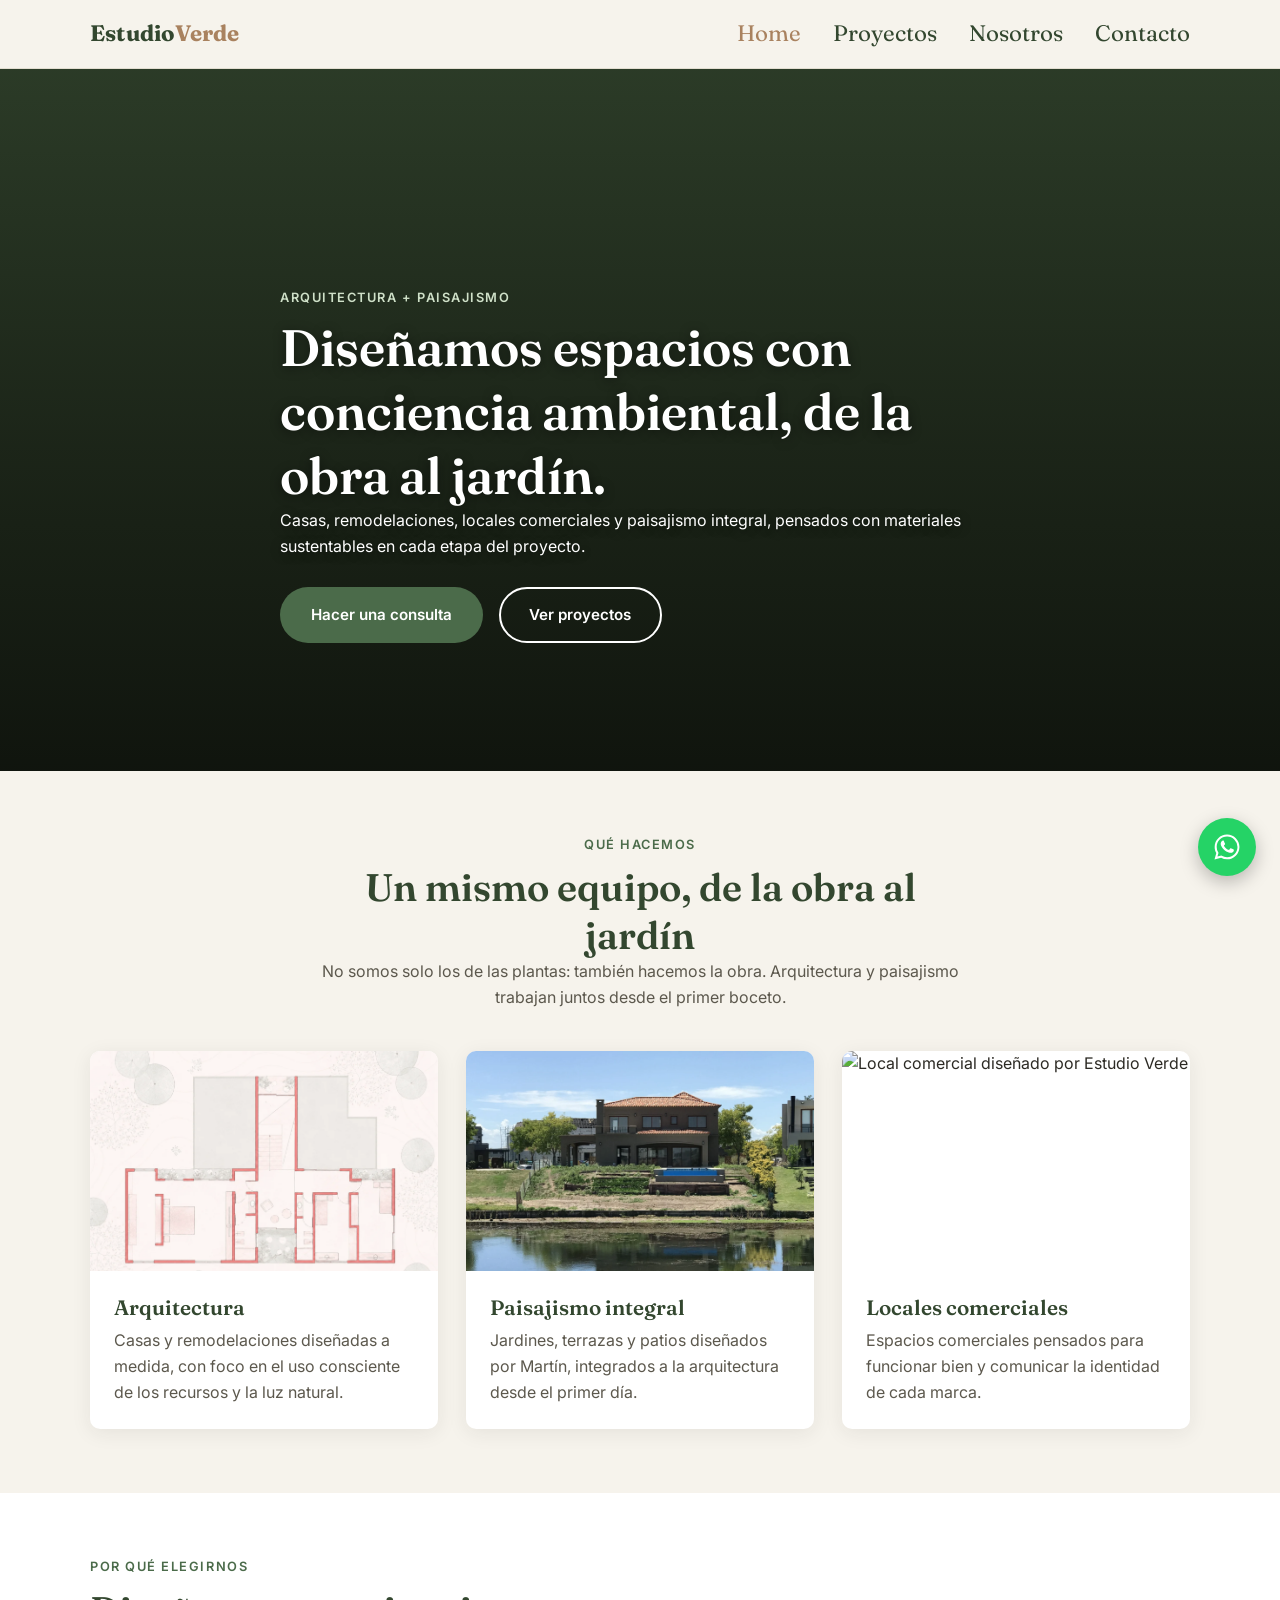
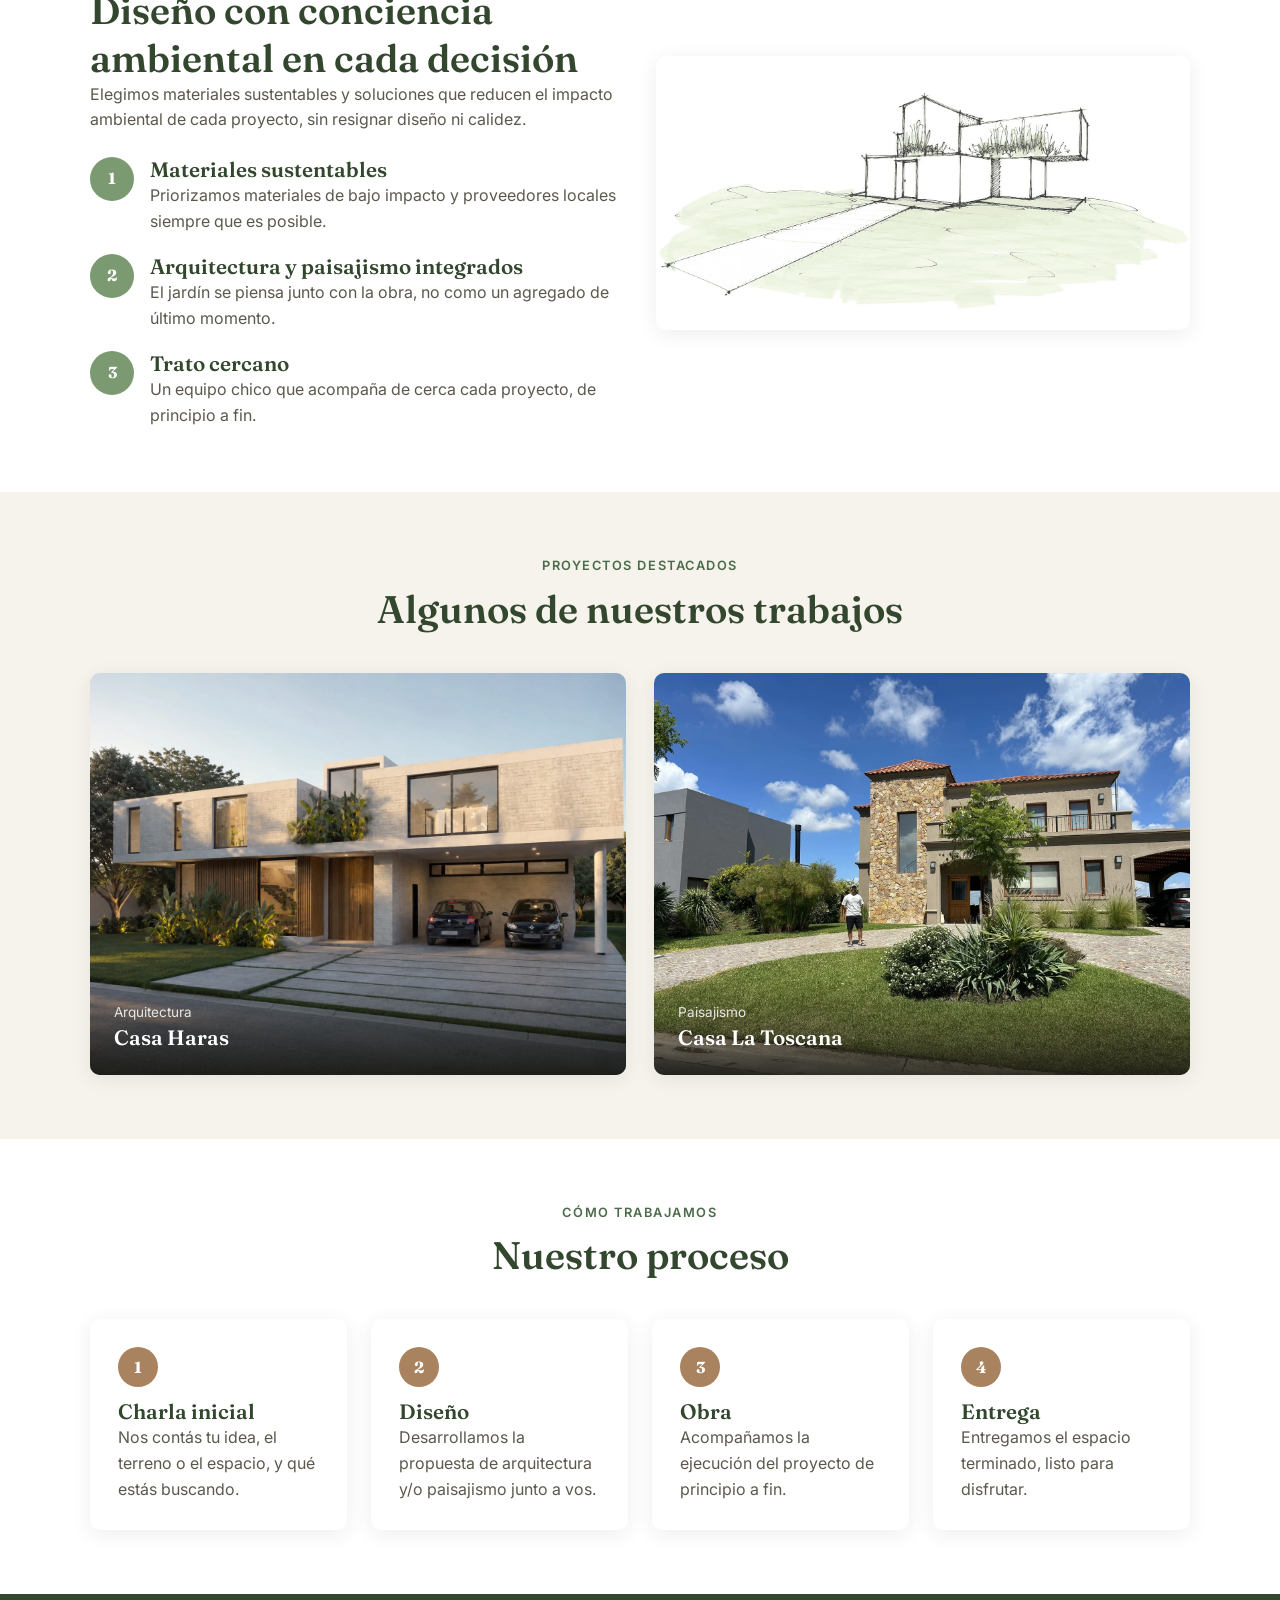
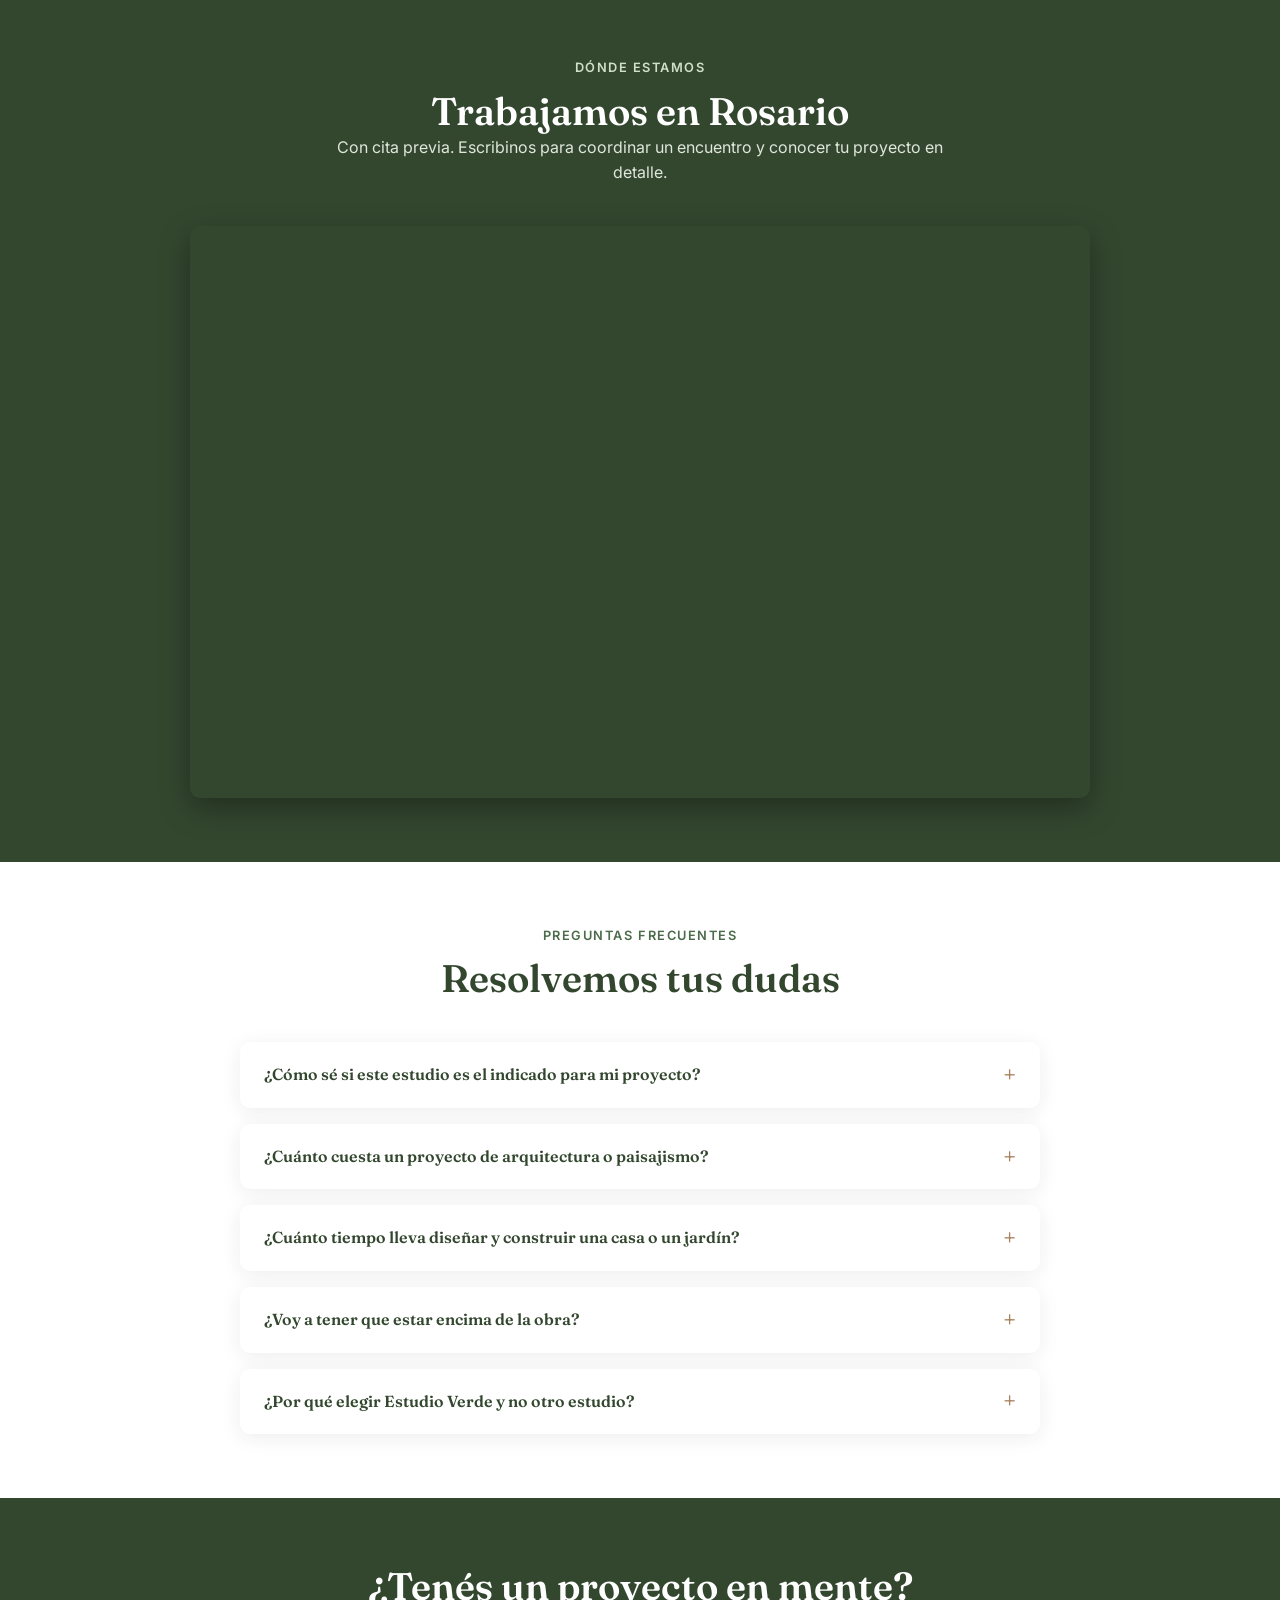
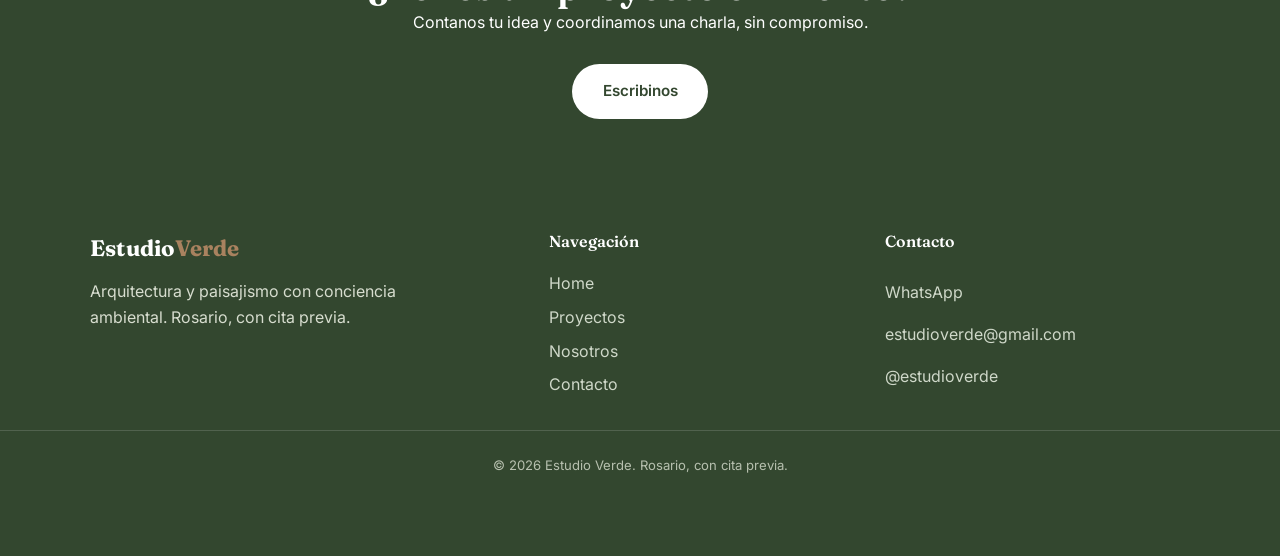
==== commit 2c5cc82b: "Ajustes de auditoría: paridad paisajismo, clases CSS compartidas y detalles de accesibilidad - Reord" ====
--- a/index.html
+++ b/index.html
@@ -30,12 +30,12 @@
 <!-- TODO: reemplazar por foto real de un proyecto (arquitectura + paisajismo) desde la carpeta del cliente -->
 <section class="hero" style="background-image: linear-gradient(180deg, rgba(20,22,15,0.25) 0%, rgba(15,18,12,0.65) 55%, rgba(12,15,10,0.9) 100%), url('https://picsum.photos/seed/estudioverde-hero/1600/1000');">
   <div class="contenedor hero-contenido">
-    <span class="eyebrow" style="color:#cfe0c8;">Arquitectura + Paisajismo</span>
+    <span class="eyebrow">Arquitectura + Paisajismo</span>
     <h1>Diseñamos espacios con conciencia ambiental, de la obra al jardín.</h1>
     <p>Casas, remodelaciones, locales comerciales y paisajismo integral, pensados con materiales sustentables en cada etapa del proyecto.</p>
     <div class="hero-acciones">
       <a href="contacto.html" class="boton boton-primario">Hacer una consulta</a>
-      <a href="proyectos/index.html" class="boton boton-secundario" style="border-color:#fff; color:#fff;">Ver proyectos</a>
+      <a href="proyectos/index.html" class="boton boton-secundario">Ver proyectos</a>
     </div>
   </div>
 </section>
@@ -53,6 +53,14 @@
         <div class="texto">
           <h3>Arquitectura</h3>
           <p>Casas y remodelaciones diseñadas a medida, con foco en el uso consciente de los recursos y la luz natural.</p>
+        </div>
+      </article>
+      <article class="tarjeta-servicio">
+        <!-- TODO: foto real de un proyecto de paisajismo -->
+        <img src="img/proyectos/toscana-01.webp" alt="Paisajismo integral de Estudio Verde">
+        <div class="texto">
+          <h3>Paisajismo integral</h3>
+          <p>Jardines, terrazas y patios diseñados por Martín, integrados a la arquitectura desde el primer día.</p>
         </div>
       </article>
       <article class="tarjeta-servicio">
@@ -61,14 +69,6 @@
         <div class="texto">
           <h3>Locales comerciales</h3>
           <p>Espacios comerciales pensados para funcionar bien y comunicar la identidad de cada marca.</p>
-        </div>
-      </article>
-      <article class="tarjeta-servicio">
-        <!-- TODO: foto real de un proyecto de paisajismo -->
-        <img src="img/proyectos/toscana-01.webp" alt="Paisajismo integral de Estudio Verde">
-        <div class="texto">
-          <h3>Paisajismo integral</h3>
-          <p>Jardines, terrazas y patios diseñados por Martín, integrados a la arquitectura desde el primer día.</p>
         </div>
       </article>
     </div>
@@ -228,7 +228,7 @@
     <h2>¿Tenés un proyecto en mente?</h2>
     <p>Contanos tu idea y coordinamos una charla, sin compromiso.</p>
     <div class="hero-acciones" style="justify-content:center;">
-      <a href="contacto.html" class="boton boton-primario" style="background:#fff; color:var(--verde-oscuro);">Escribinos</a>
+      <a href="contacto.html" class="boton boton-primario">Escribinos</a>
     </div>
   </div>
 </section>
@@ -236,7 +236,7 @@
 <footer class="footer">
   <div class="contenedor">
     <div>
-      <a href="index.html" class="wordmark" style="color:#fff;">Estudio<span style="color:var(--tierra);">Verde</span></a>
+      <a href="index.html" class="wordmark">Estudio<span>Verde</span></a>
       <p style="margin-top:0.75rem; max-width:340px;">Arquitectura y paisajismo con conciencia ambiental. Rosario, con cita previa.</p>
     </div>
     <div class="footer-links">
@@ -248,7 +248,7 @@
     </div>
     <div class="footer-links">
       <h4>Contacto</h4>
-      <a href="https://wa.me/5491164099986?text=Hola!%20Vi%20la%20web%20de%20Estudio%20Verde%20y%20me%20gustar%C3%ADa%20hacer%20una%20consulta." target="_blank" rel="noopener">WhatsApp</a>
+      <a href="https://wa.me/5491164099986?text=Hola!%20Vi%20la%20web%20de%20Estudio%20Verde%20y%20me%20gustar%C3%ADa%20hacer%20una%20consulta%20%F0%9F%8C%BF" target="_blank" rel="noopener">WhatsApp</a>
       <a href="mailto:estudioverde@gmail.com">estudioverde@gmail.com</a>
       <a href="https://instagram.com/estudioverde" target="_blank" rel="noopener">@estudioverde</a>
     </div>
@@ -256,7 +256,7 @@
   <div class="footer-bottom">© 2026 Estudio Verde. Rosario, con cita previa.</div>
 </footer>
 
-<a class="whatsapp-flotante" href="https://wa.me/5491164099986?text=Hola!%20Vi%20la%20web%20de%20Estudio%20Verde%20y%20me%20gustar%C3%ADa%20hacer%20una%20consulta." target="_blank" rel="noopener" aria-label="Escribinos por WhatsApp">
+<a class="whatsapp-flotante" href="https://wa.me/5491164099986?text=Hola!%20Vi%20la%20web%20de%20Estudio%20Verde%20y%20me%20gustar%C3%ADa%20hacer%20una%20consulta%20%F0%9F%8C%BF" target="_blank" rel="noopener" aria-label="Escribinos por WhatsApp">
   <svg viewBox="0 0 24 24"><path d="M12.04 2C6.58 2 2.13 6.45 2.13 11.91c0 1.75.46 3.45 1.32 4.95L2 22l5.28-1.38a9.9 9.9 0 0 0 4.76 1.21h.01c5.46 0 9.9-4.45 9.9-9.92 0-2.65-1.03-5.14-2.9-7.01A9.86 9.86 0 0 0 12.04 2m0 1.67c2.24 0 4.35.87 5.93 2.45a8.23 8.23 0 0 1 2.42 5.8c0 4.55-3.71 8.25-8.36 8.25a8.3 8.3 0 0 1-4.22-1.15l-.3-.18-3.13.82.84-3.04-.2-.31a8.18 8.18 0 0 1-1.27-4.39c0-4.55 3.71-8.25 8.29-8.25M8.53 7.02c-.17 0-.45.06-.68.32-.23.25-.9.87-.9 2.13 0 1.25.92 2.46 1.05 2.63.13.17 1.79 2.87 4.43 3.9 2.19.86 2.63.69 3.11.65.48-.04 1.55-.63 1.77-1.24.22-.6.22-1.12.15-1.23-.06-.11-.24-.17-.5-.3-.26-.13-1.55-.77-1.79-.86-.24-.09-.42-.13-.59.13-.17.26-.68.86-.83 1.03-.15.17-.31.19-.57.06-.26-.13-1.1-.4-2.09-1.28-.77-.68-1.29-1.53-1.44-1.79-.15-.26-.02-.4.11-.53.12-.12.26-.31.39-.47.13-.15.17-.26.26-.43.09-.17.04-.32-.02-.45-.06-.13-.59-1.44-.82-1.97-.21-.51-.43-.44-.59-.45-.15-.01-.32-.01-.5-.01"/></svg>
 </a>
 
--- a/css/styles.css
+++ b/css/styles.css
@@ -250,6 +250,15 @@
   color: #fff;
 }
 
+.hero-contenido .eyebrow {
+  color: #cfe0c8;
+}
+
+.hero .boton-secundario {
+  border-color: #fff;
+  color: #fff;
+}
+
 .hero-acciones {
   margin-top: 1.75rem;
   display: flex;
@@ -523,6 +532,11 @@
 }
 
 .cta-final .boton-secundario:hover {
+  background: #fff;
+  color: var(--verde-oscuro);
+}
+
+.cta-final .boton-primario {
   background: #fff;
   color: var(--verde-oscuro);
 }
@@ -740,13 +754,21 @@
 .footer {
   background: var(--verde-oscuro);
   color: #e9e6dd;
-  padding: 3rem 0 2rem;
+  padding: 3rem 0 5rem;
 }
 
 .footer .contenedor {
   display: grid;
   gap: 2rem;
   grid-template-columns: 1fr;
+}
+
+.footer .wordmark {
+  color: #fff;
+}
+
+.footer .wordmark span {
+  color: var(--tierra);
 }
 
 .footer h4 {
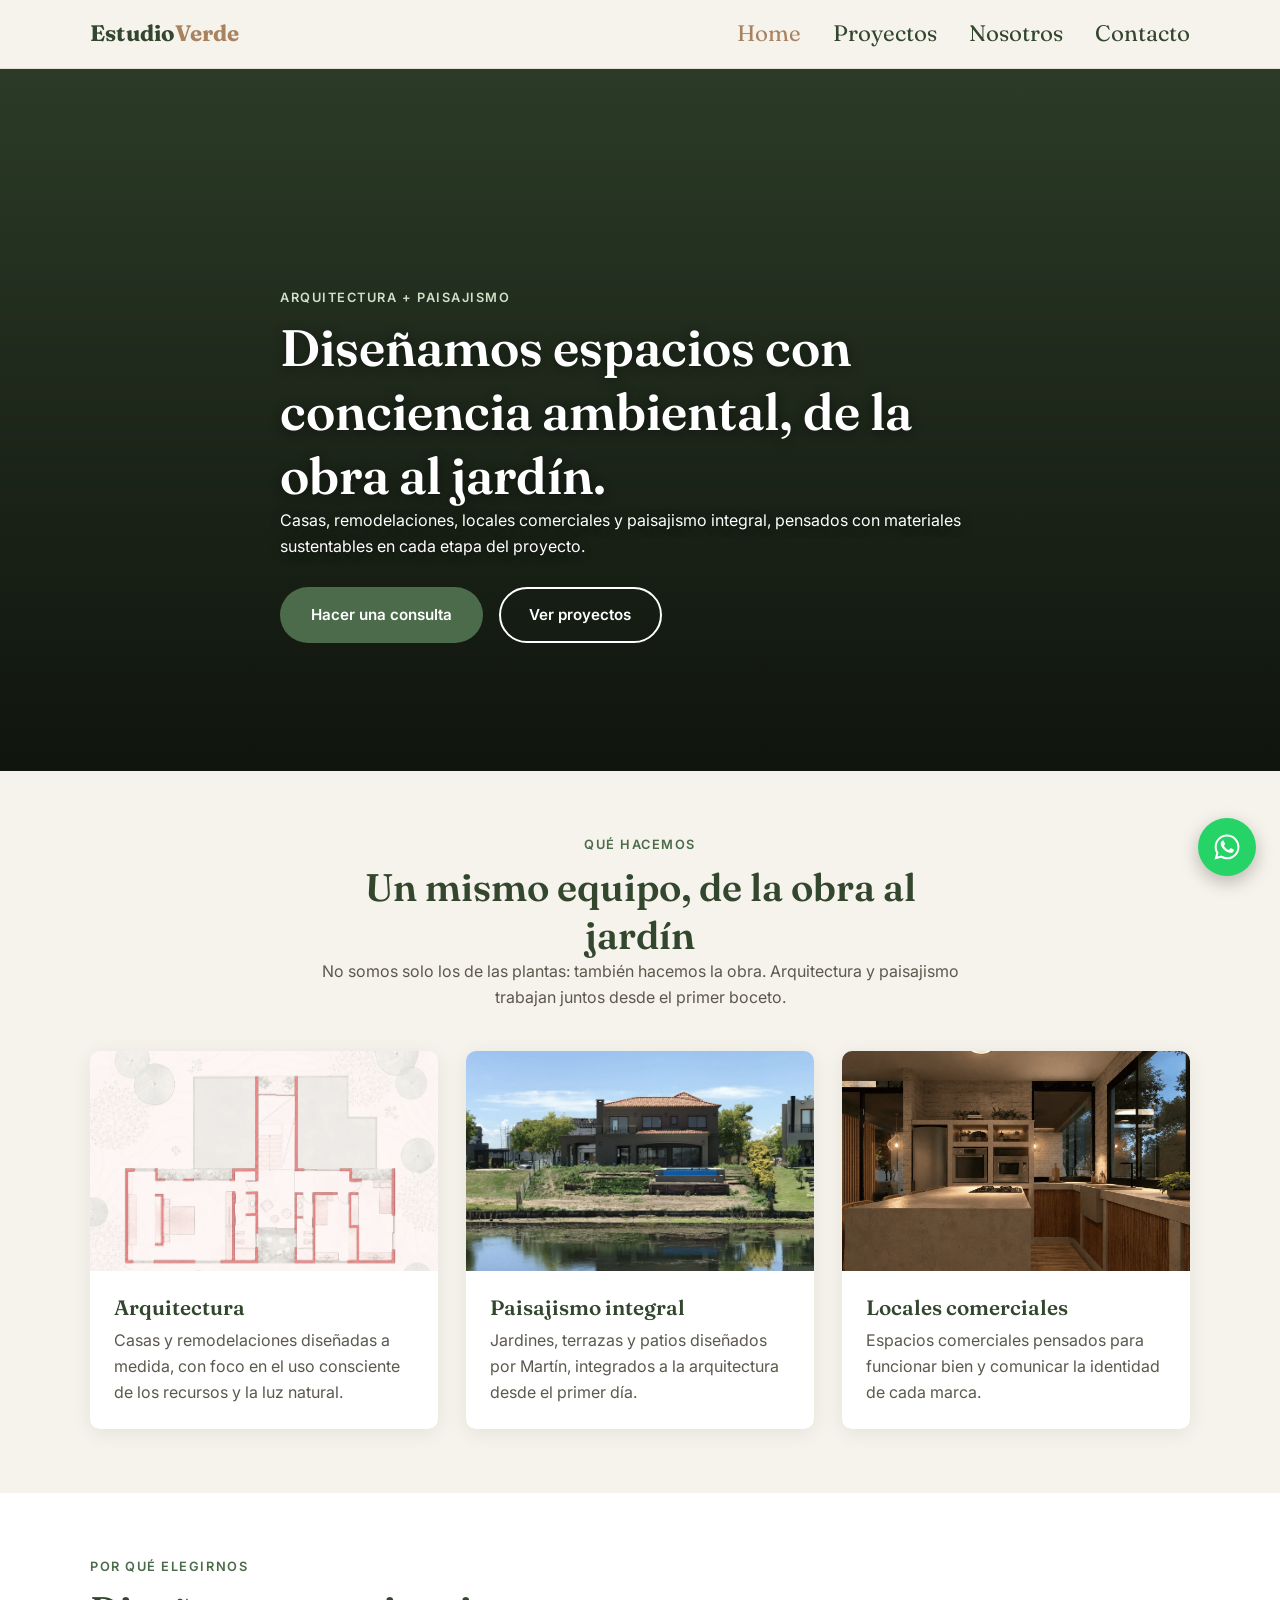
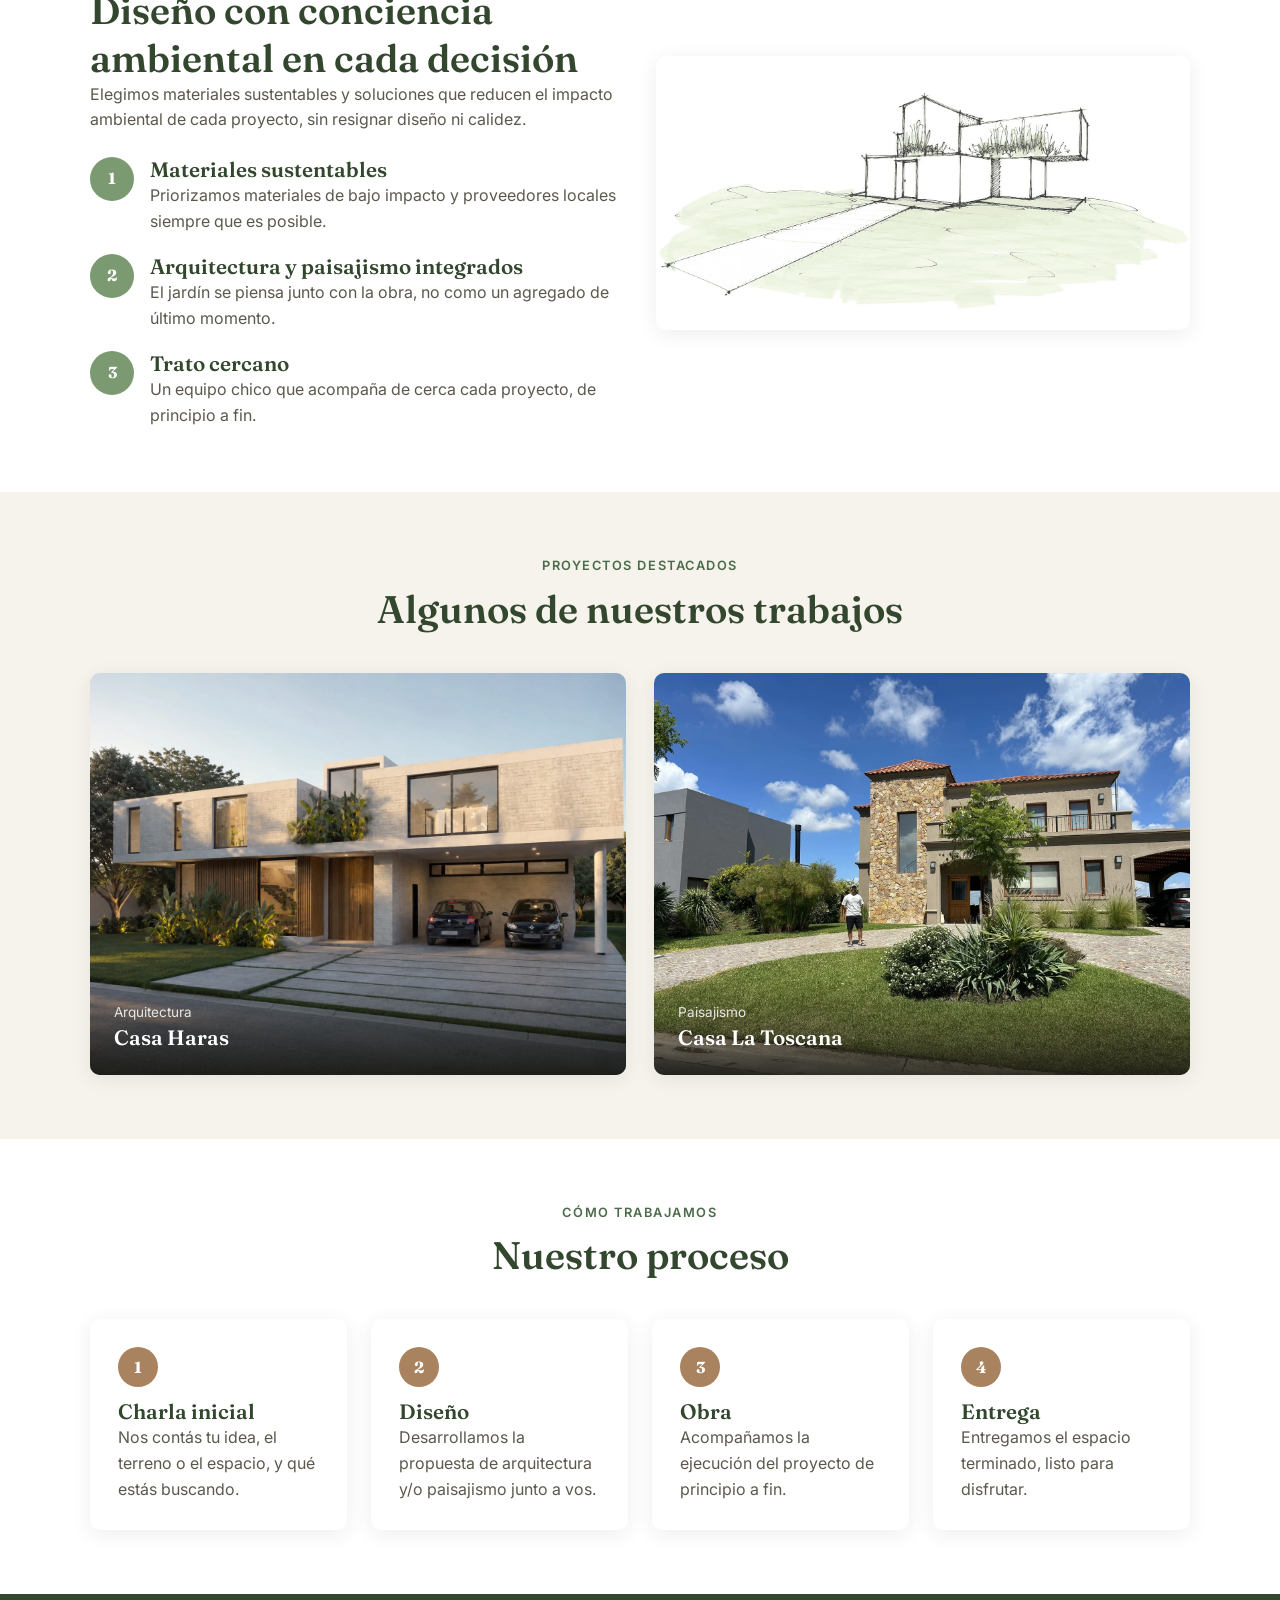
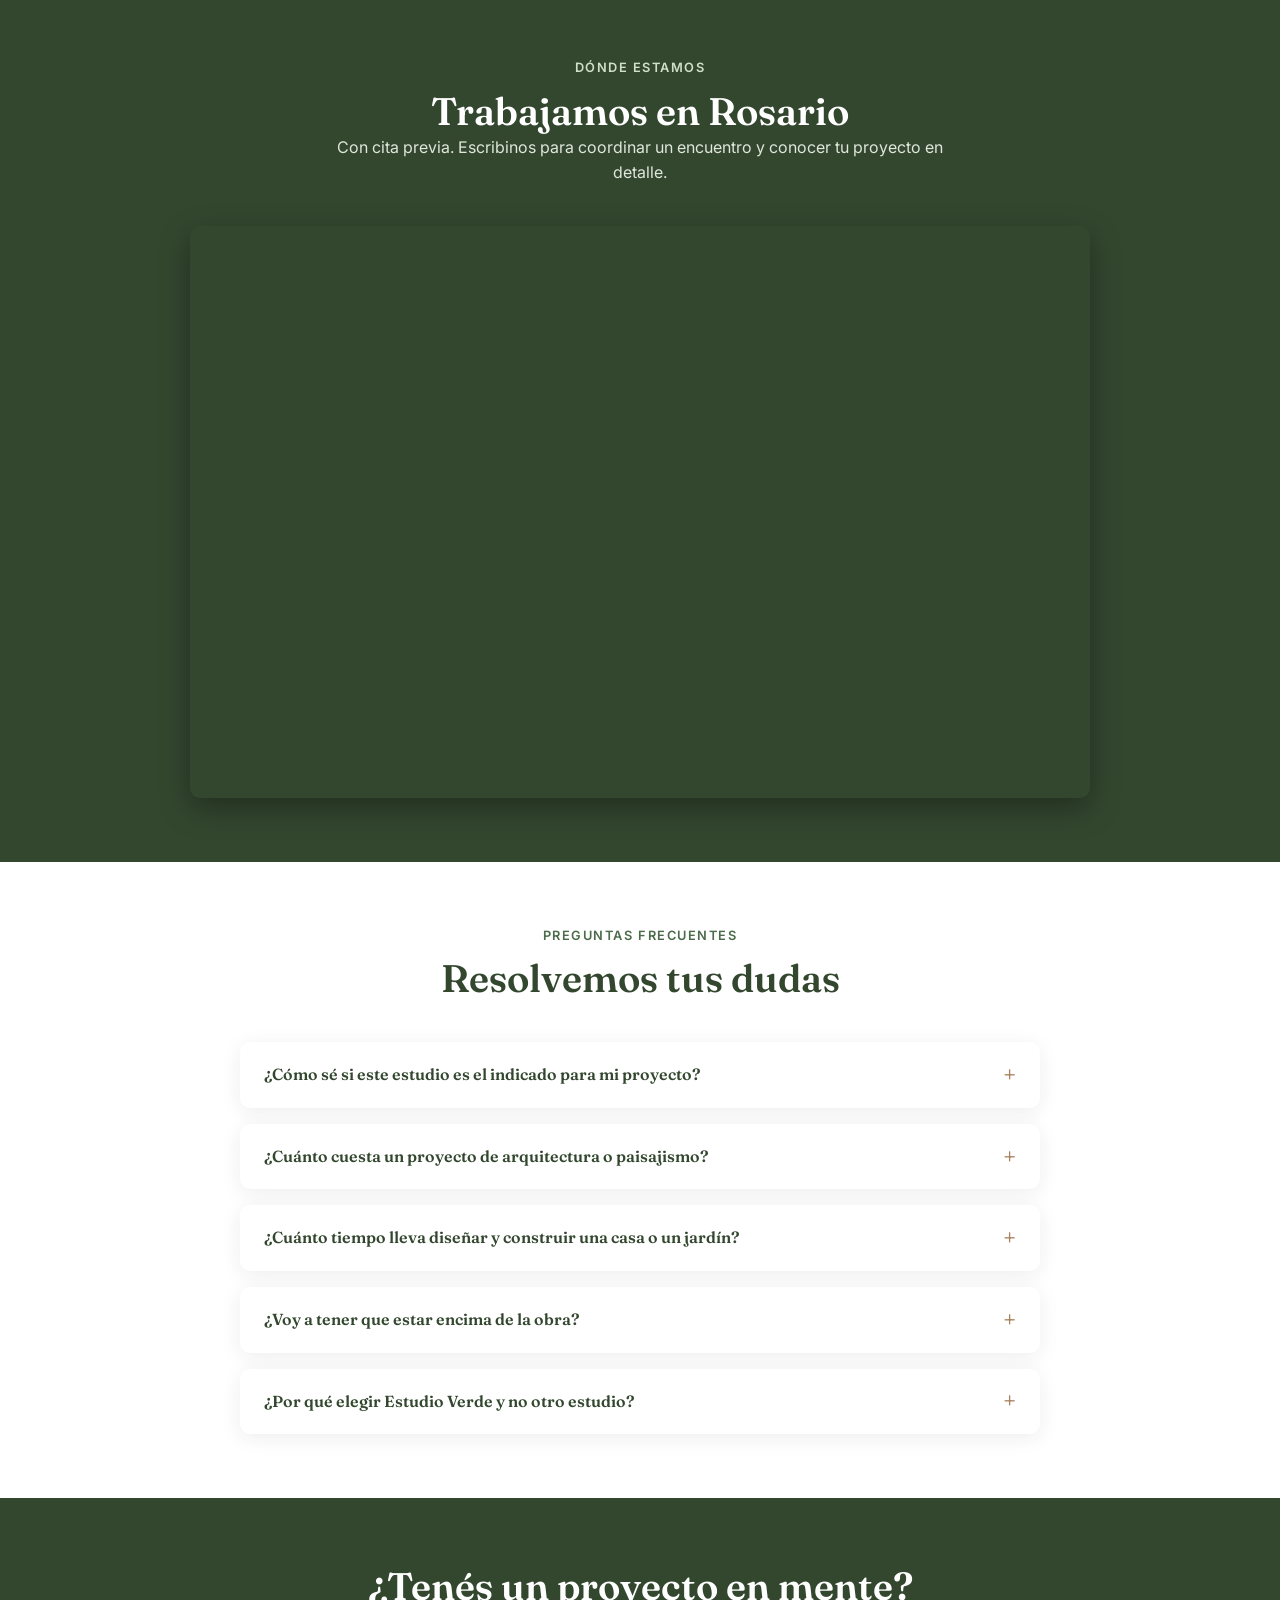
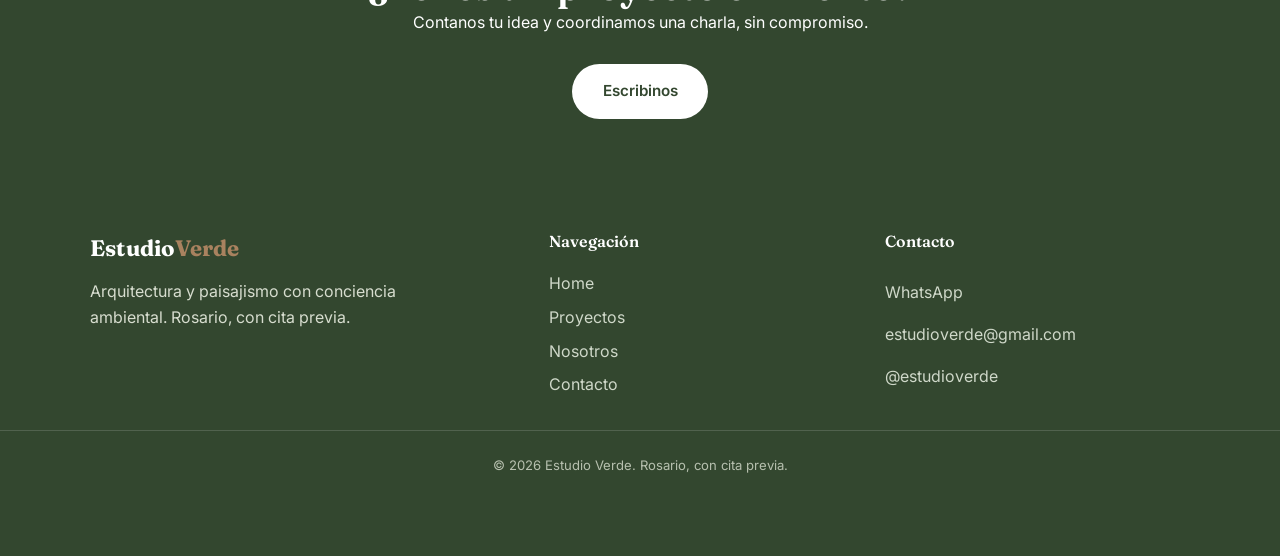
==== commit cc530b54: "Corrige imágenes externas no controladas y afila las 5 skills de QA - index.html/nosotros.html: reem" ====
--- a/index.html
+++ b/index.html
@@ -64,8 +64,8 @@
         </div>
       </article>
       <article class="tarjeta-servicio">
-        <!-- TODO: foto real de un local comercial del estudio -->
-        <img src="https://loremflickr.com/500/400/retail,interior,architecture" alt="Local comercial diseñado por Estudio Verde">
+        <!-- TODO: foto real de un local comercial del estudio (imagen temporal: interior de Casa Haras, misma fuente que las otras cards) -->
+        <img src="img/proyectos/casa-haras-cocina.webp" alt="Local comercial diseñado por Estudio Verde">
         <div class="texto">
           <h3>Locales comerciales</h3>
           <p>Espacios comerciales pensados para funcionar bien y comunicar la identidad de cada marca.</p>
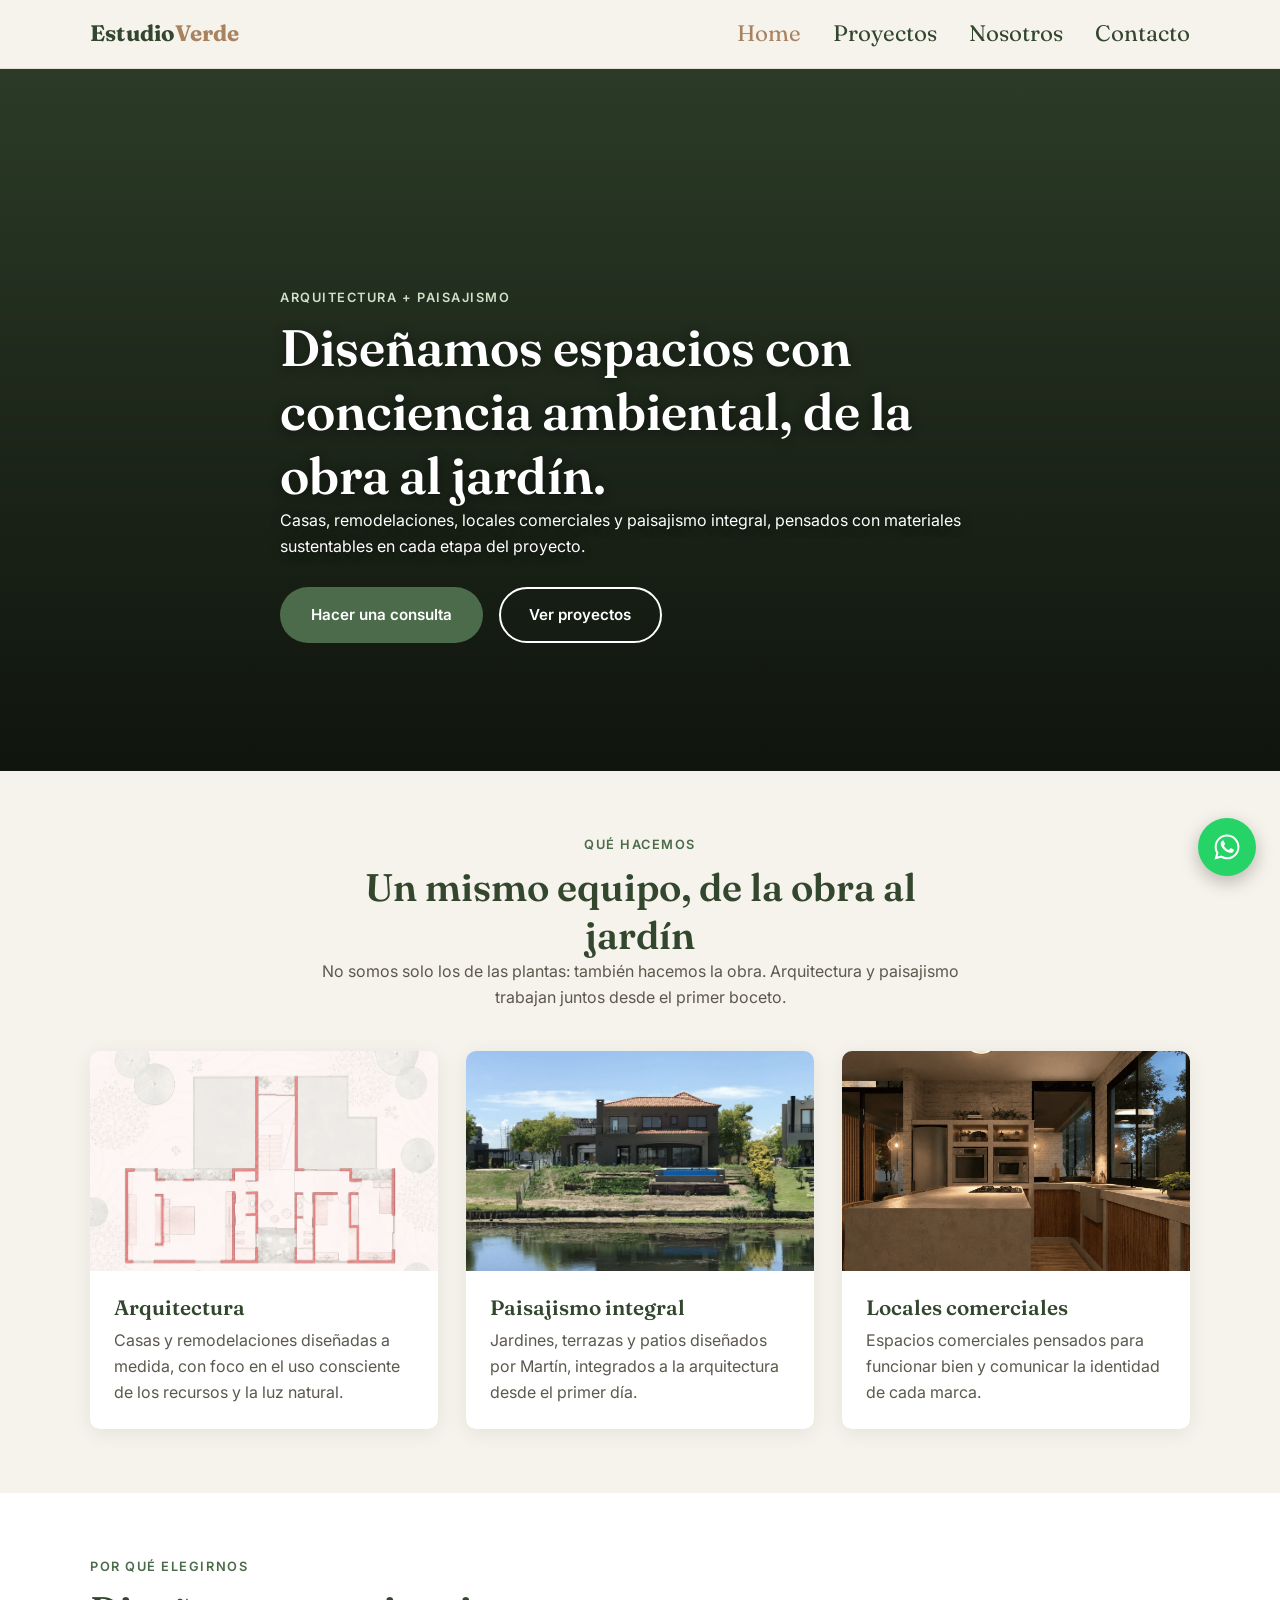
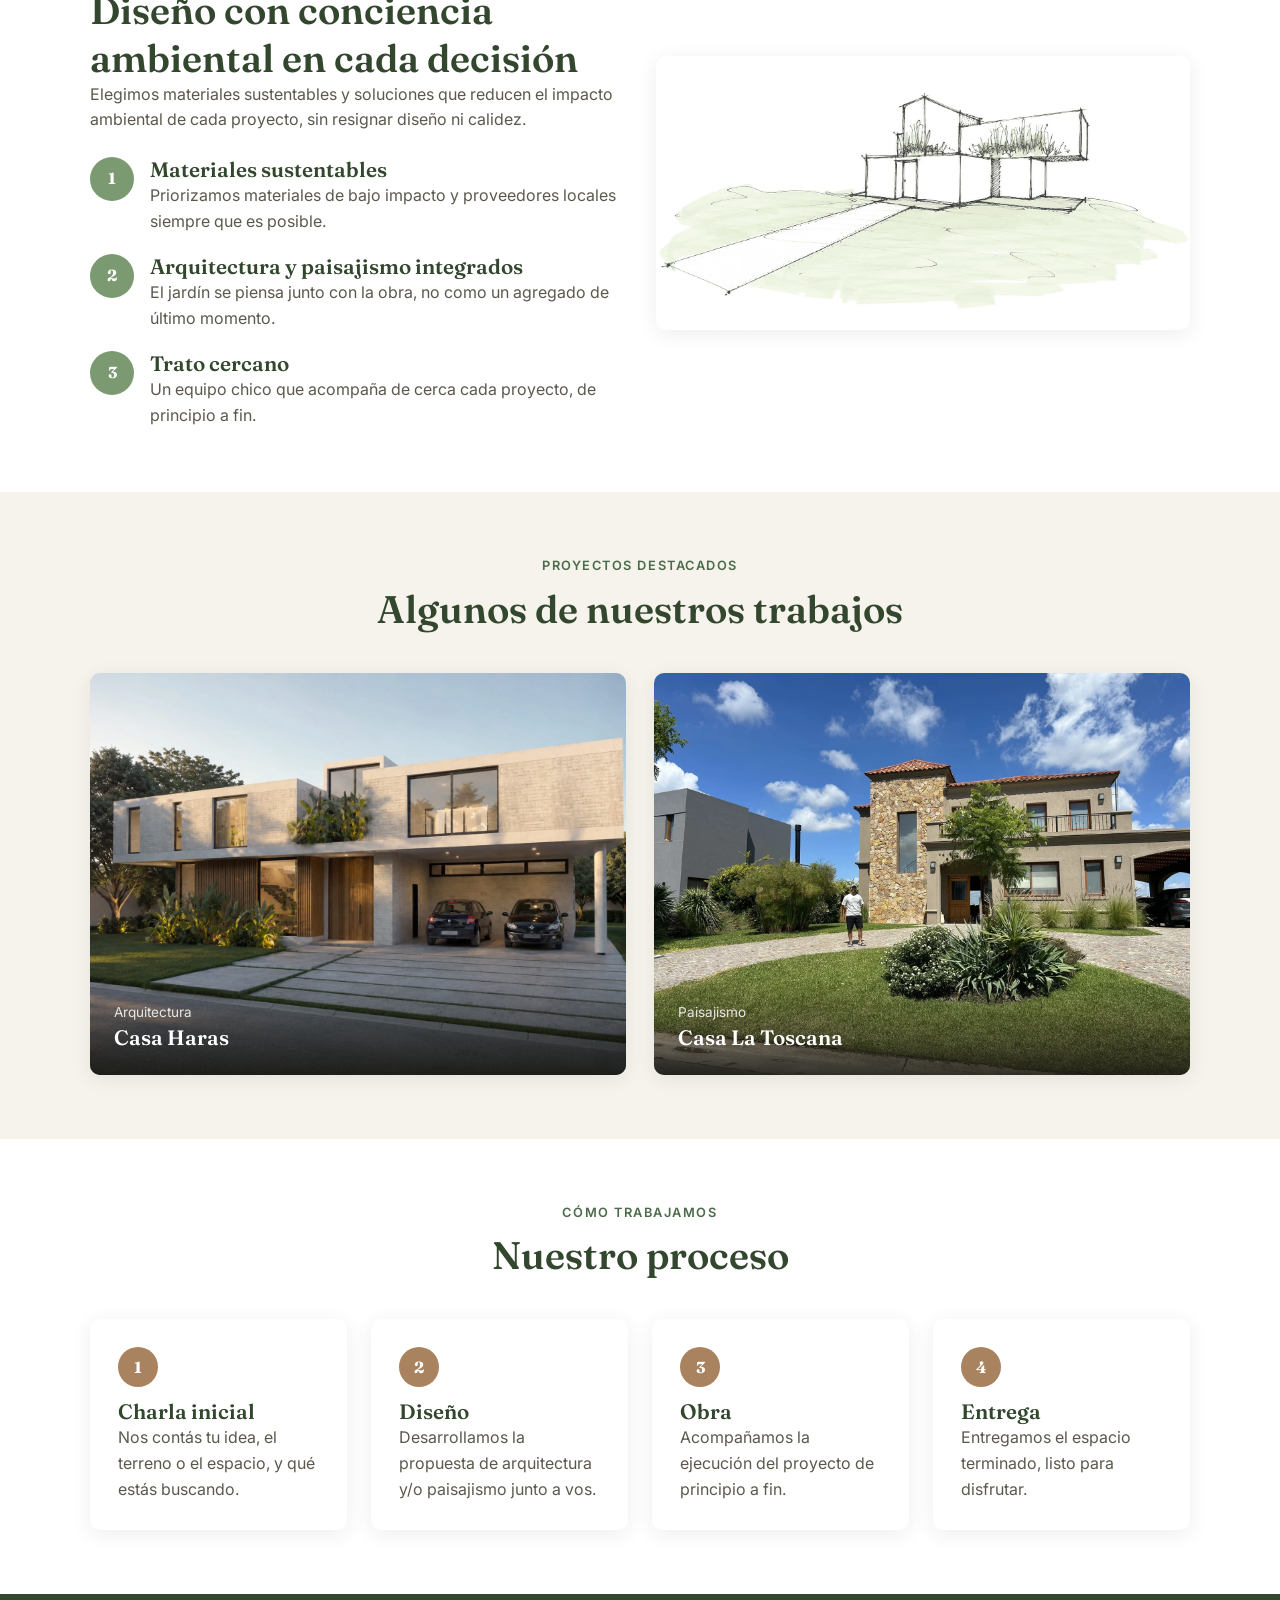
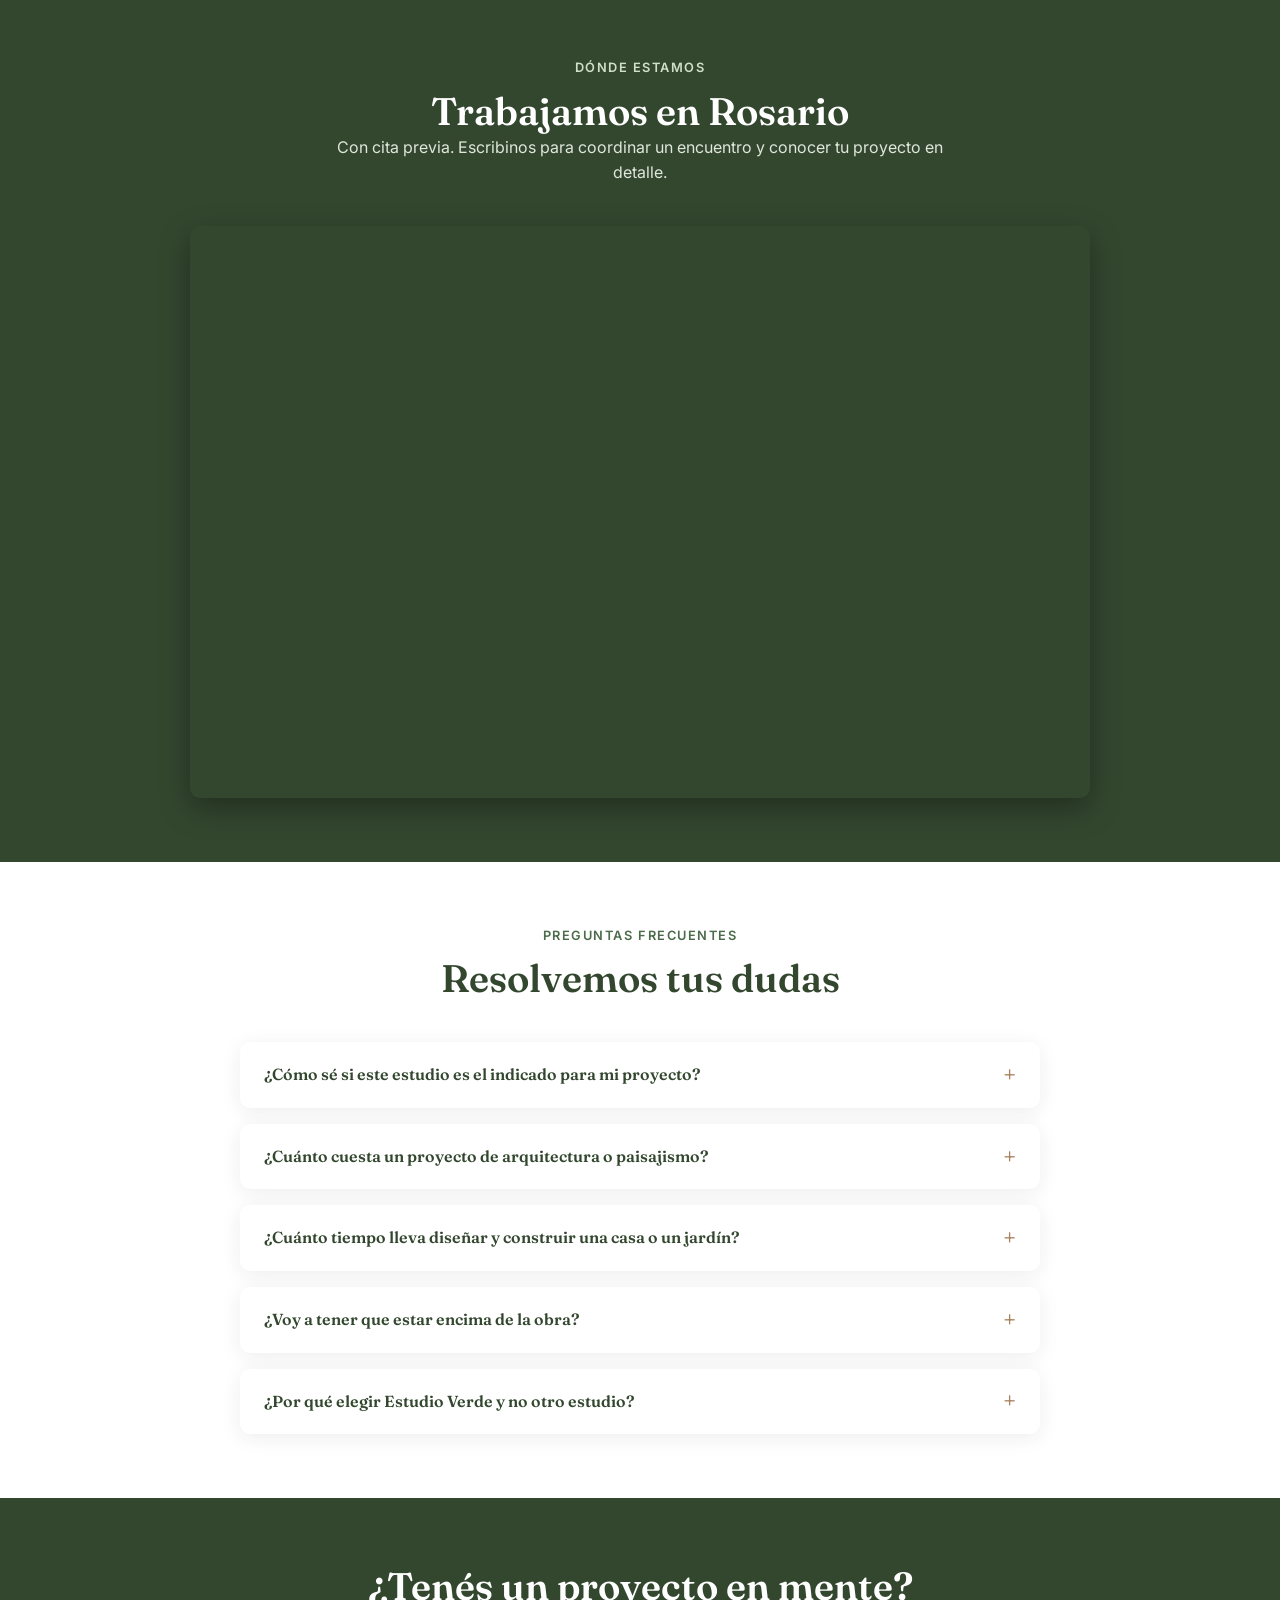
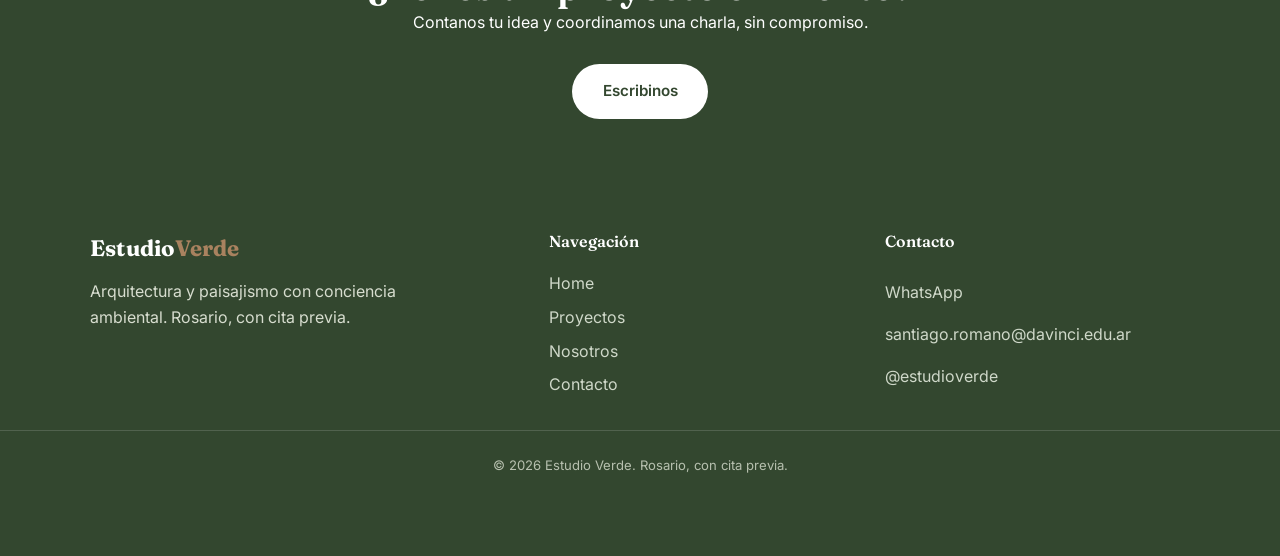
==== commit 57fa4fb6: "Actualiza el mail de contacto del sitio Co-Authored-By: Claude Sonnet 5 <noreply@anthropic.com>" ====
--- a/index.html
+++ b/index.html
@@ -249,7 +249,7 @@
     <div class="footer-links">
       <h4>Contacto</h4>
       <a href="https://wa.me/5491164099986?text=Hola!%20Vi%20la%20web%20de%20Estudio%20Verde%20y%20me%20gustar%C3%ADa%20hacer%20una%20consulta%20%F0%9F%8C%BF" target="_blank" rel="noopener">WhatsApp</a>
-      <a href="mailto:estudioverde@gmail.com">estudioverde@gmail.com</a>
+      <a href="mailto:santiago.romano@davinci.edu.ar">santiago.romano@davinci.edu.ar</a>
       <a href="https://instagram.com/estudioverde" target="_blank" rel="noopener">@estudioverde</a>
     </div>
   </div>
